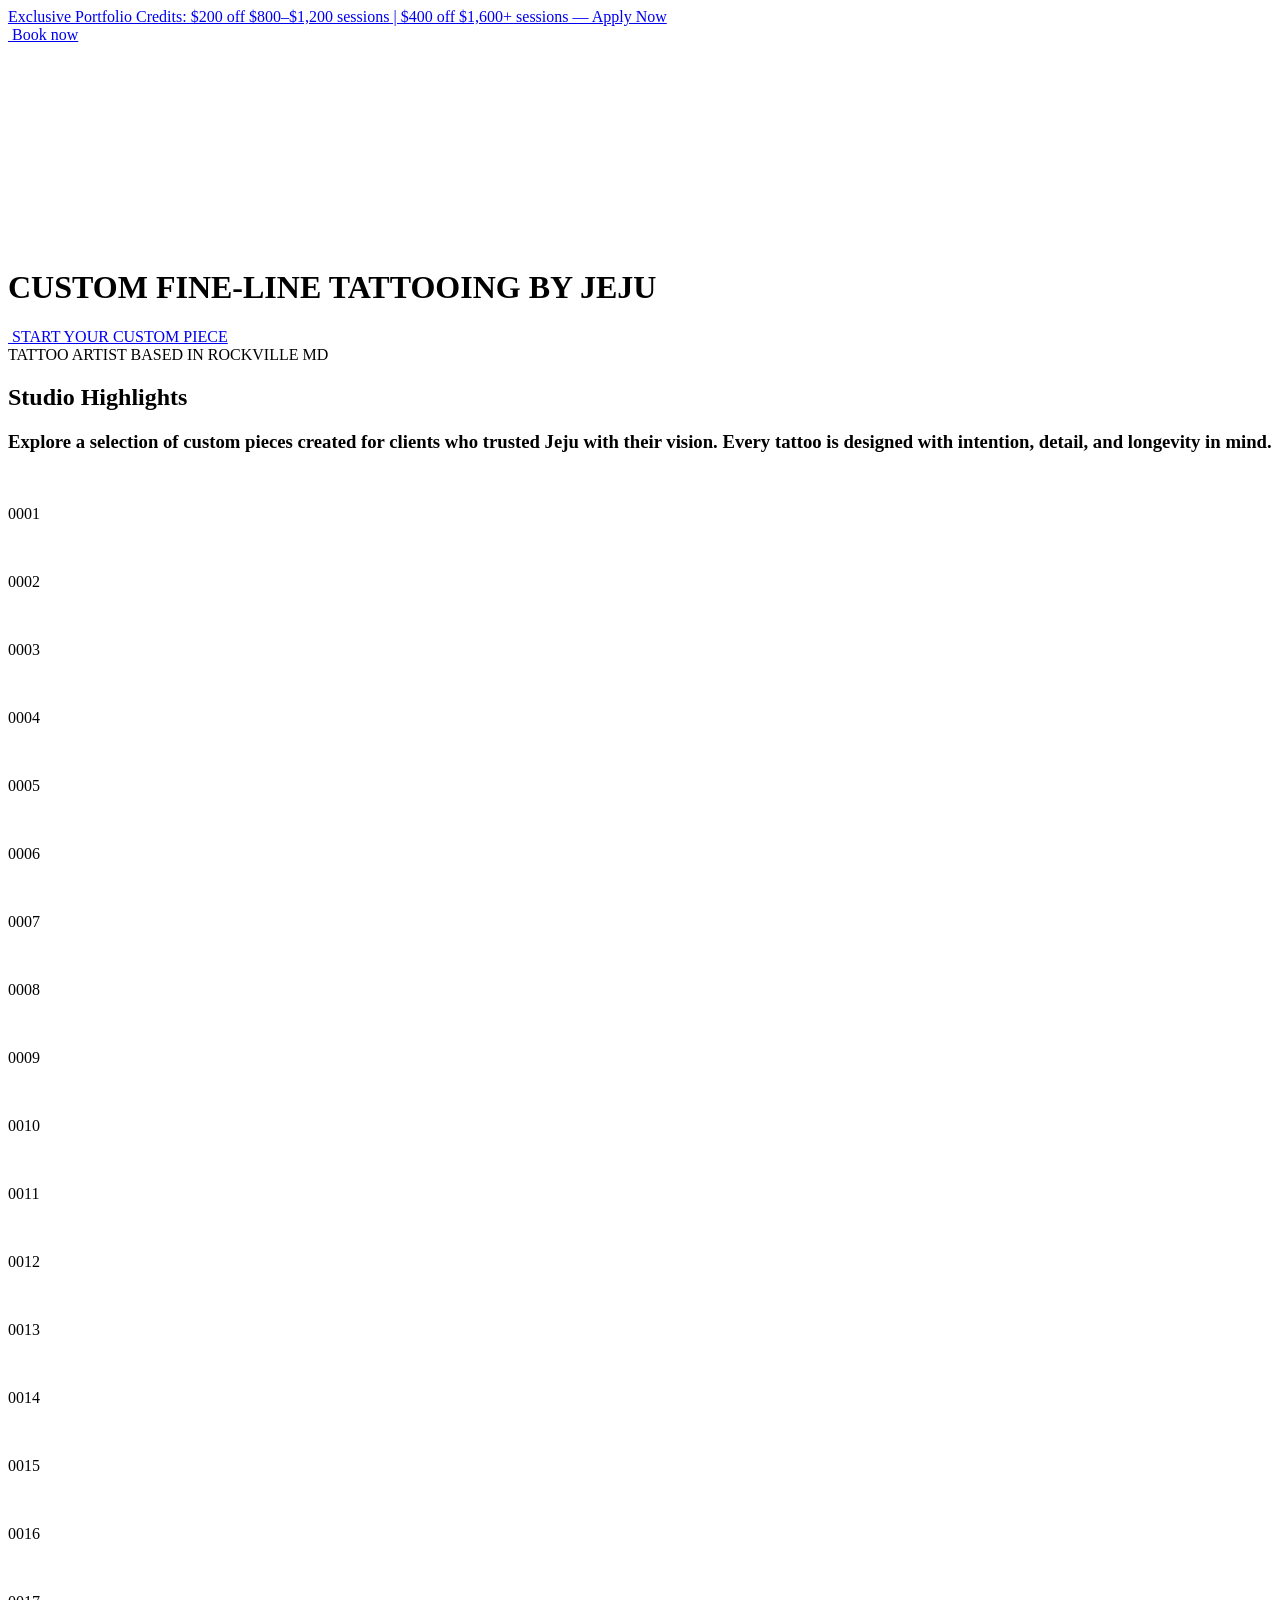
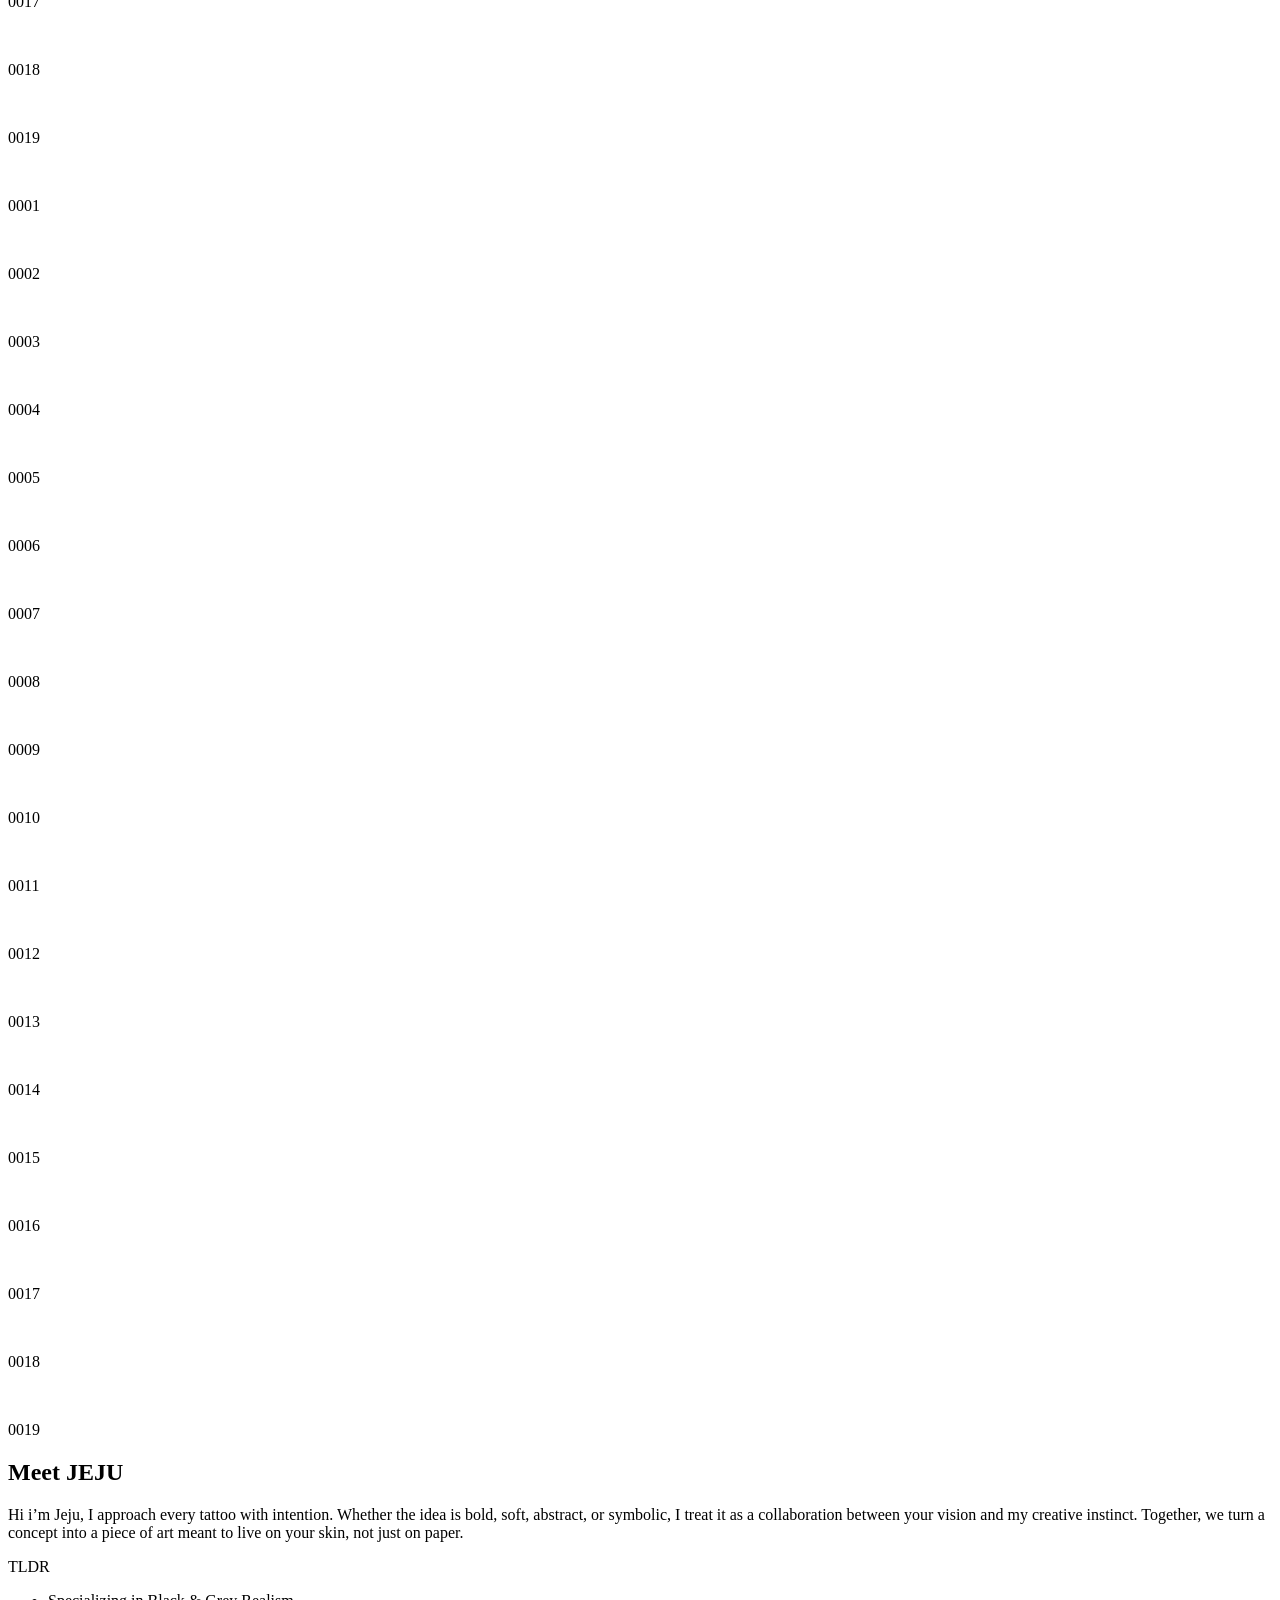
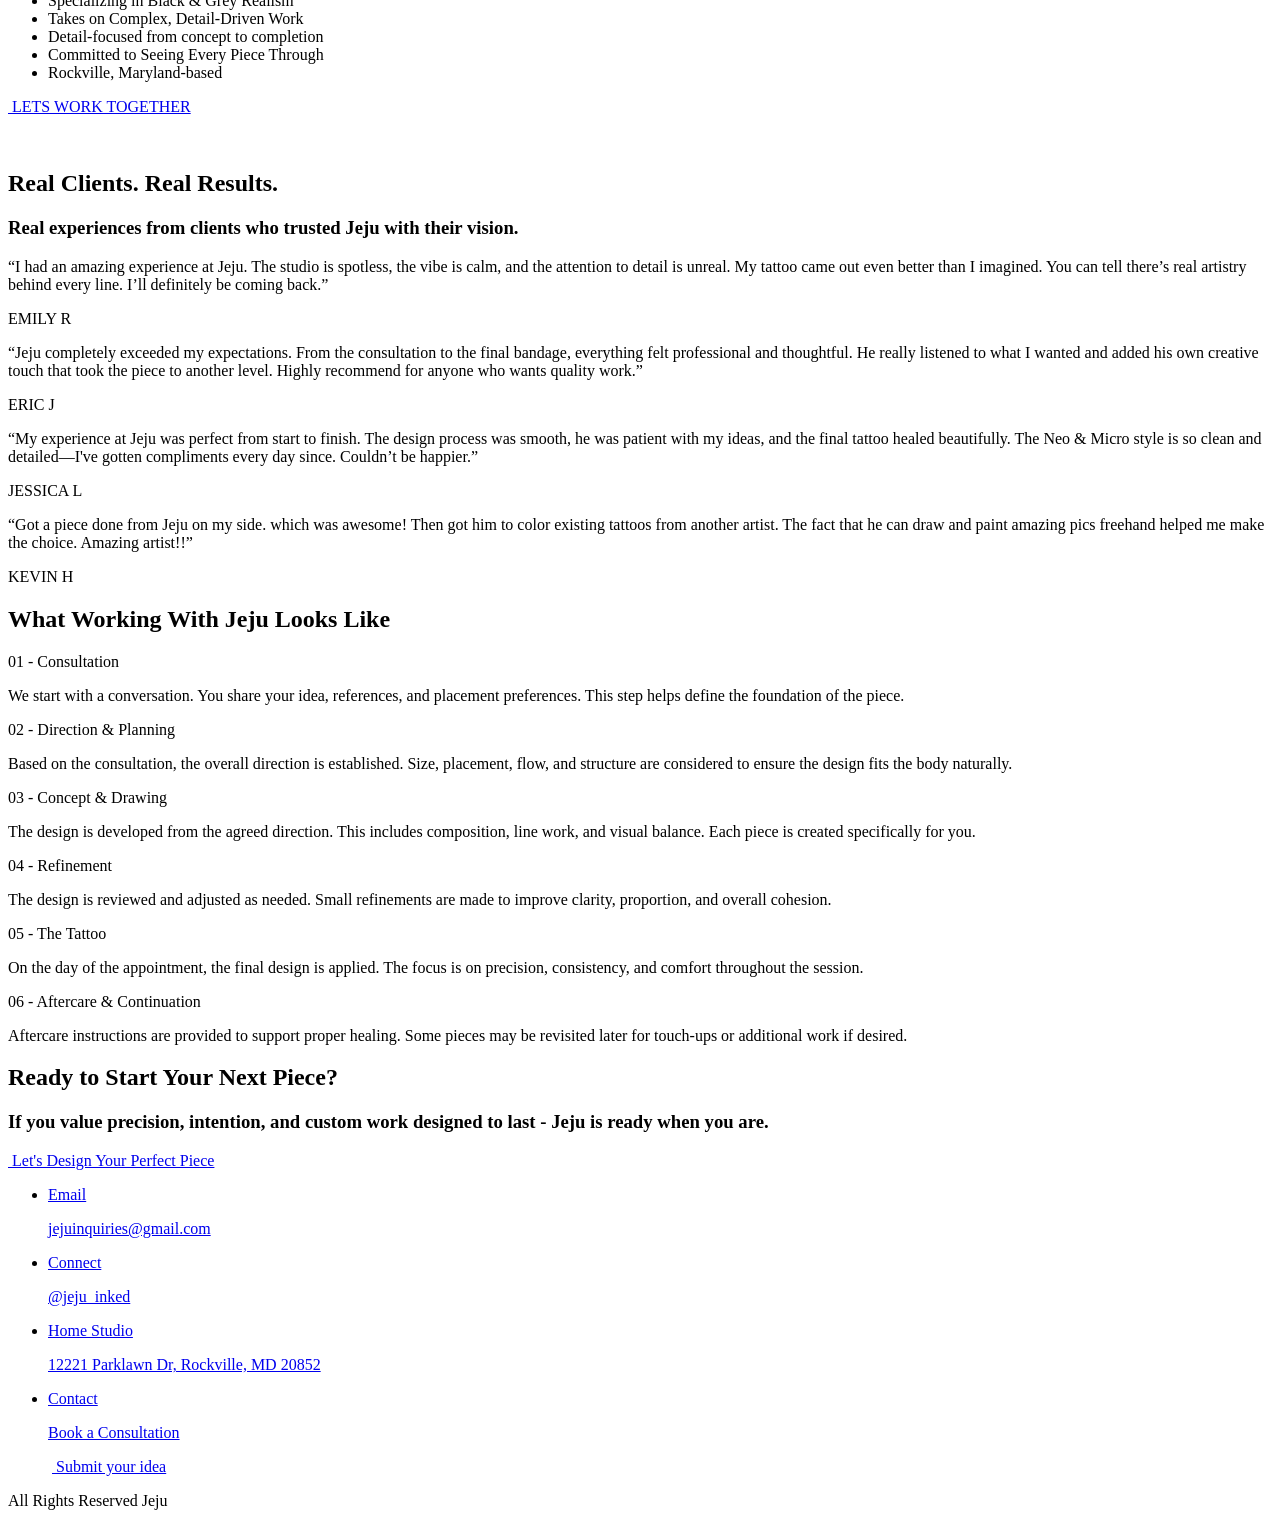
==== general-booking.html @ 357c956f "added two new files" ====
<!DOCTYPE html>
<html lang="en">
<head>
  <meta charset="UTF-8">
  <meta name="viewport" content="width=device-width, initial-scale=1.0">
  <title>Start your design | Jeju</title>
  <link rel="stylesheet" href="booking-style.css">

  <!-- Meta Pixel Code --> 
   <script> !function(f,b,e,v,n,t,s) {if(f.fbq)return;n=f.fbq=function(){n.callMethod? n.callMethod.apply(n,arguments):n.queue.push(arguments)}; if(!f._fbq)f._fbq=n;n.push=n;n.loaded=!0;n.version='2.0'; n.queue=[];t=b.createElement(e);t.async=!0; t.src=v;s=b.getElementsByTagName(e)[0]; s.parentNode.insertBefore(t,s)}(window, document,'script', 'https://connect.facebook.net/en_US/fbevents.js'); fbq('init', '817941607313634'); fbq('track', 'PageView'); </script> <noscript><img height="1" width="1" style="display:none" src="https://www.facebook.com/tr?id=817941607313634&ev=PageView&noscript=1" /></noscript> 
  <!-- End Meta Pixel Code -->

  <!-- FORM CODE -->
   <script type="text/javascript">
    (function (d, o) {
        var s = d.createElement("script"), g = "getElementsByTagName";
        s.type = "text/javascript"; s.async = true;
        s.src = "//formdesigner.pro/js/universal/init.js?v=1.0.0";
        s.onload = function () {
            if (document.readyState !== 'loading') {
                FD.init(o);
            } else document.addEventListener("DOMContentLoaded", function () {
                FD.init(o);
            });
        };
        var h=d[g]("head")[0] || d[g]("body")[0];
        h.appendChild(s);
    })(document, {
    "host": "formdesigner.pro",
    "forms": {
        "243096": {
            "popup": {
                "overlay": "rgba(25,25,25,0.9)",
                "width": "800px",
                "height": "auto"
            }
        }
    }
});
</script>
</head>
<body>
  <a href="#popup:formdesigner-243096" class="promotion">
      Exclusive Portfolio Credits: $200 off $800–$1,200 sessions | $400 off $1,600+ sessions — Apply Now
  </a>


  <nav>
    <a href="#popup:formdesigner-243096" class="book-now-btn">
      <img src="assets/plane-send.svg" alt="">
      Book now
    </a>
  </nav>

  <header class="hero-section">
    <div class="container">
      <div class="row">
        <figure class="video-container">
          <video src="assets/Jeju-video.mp4" class="artist-video" autoplay muted loop playsinline webkit-playsinline preload="auto"></video>
        </figure>

        <img src="assets/pics-1.png" alt="" class="back-pics set-1">

        <img src="assets/pics-2.png" alt="" class="back-pics set-2">
          
        <div class="text-button-container">
          <h1 class="hero-title">CUSTOM FINE-LINE <span class="orange-text">TATTOOING</span> BY <span class="orange-text">JEJU</span>
          </h1>

          <a href="#popup:formdesigner-243096" class="book-now-btn">
            <img src="assets/plane-send.svg" alt="">
            START YOUR CUSTOM PIECE
          </a>
        </div>

        <div class="hero-location">TATTOO ARTIST BASED IN ROCKVILLE MD</div>
      </div>
    </div>
  </header>

  <section id="gallery">
    <div class="container">
      <div class="row gallery-row">
        <h2 class="heading">
          Studio <span class="orange-text">Highlights</span>
        </h2>

        <h3 class="sub-heading">
          Explore a selection of custom pieces created for clients who trusted Jeju with their vision. Every tattoo is designed with intention, detail, and longevity in mind.
        </h3>

        <div class="gallery-track">
            <div class="gallery-item">
              <img src="assets/Demon-Slayer-1.webp" alt="">
              <p>0001</p>
            </div>
            
            <div class="gallery-item">
              <img src="assets/flowers-tattoo-2.webp" alt="">
              <p>0002</p>
            </div>
            
            <div class="gallery-item">
              <img src="assets/praying-hands-3.webp" alt="">
              <p>0003</p>
            </div>
            
            <div class="gallery-item">
              <img src="assets/bird-tattoo-4.webp" alt="">
              <p>0004</p>
            </div>
            
            <div class="gallery-item">
              <img src="assets/knife-tattoo-5.webp" alt="">
              <p>0005</p>
            </div>
            
            <div class="gallery-item">
              <img src="assets/text-arm-6.webp" alt="">
              <p>0006</p>
            </div>
            
            <div class="gallery-item">
              <img src="assets/spider-tattoo-7.webp" alt="">
              <p>0007</p>
            </div>  
            
            <div class="gallery-item">
              <img src="assets/tree-tattoo-8.webp" alt="">
              <p>0008</p>
            </div>  

            <div class="gallery-item">
              <img src="assets/name-tattoo-9.webp" alt="">
              <p>0009</p>
            </div>  

            <div class="gallery-item">
              <img src="assets/adam-god-10.webp" alt="">
              <p>0010</p>
            </div>  

            <div class="gallery-item">
              <img src="assets/spider-tattoo-11.webp" alt="">
              <p>0011</p>
            </div>  

            <div class="gallery-item">
              <img src="assets/lion-tattoo-12.webp" alt="">
              <p>0012</p>
            </div>  

            <div class="gallery-item">
              <img src="assets/portrait-tattoo-13.webp" alt="">
              <p>0013</p>
            </div>  
            <div class="gallery-item">
              <img src="assets/red-flowers-tattoo-14.webp" alt="">
              <p>0014</p>
            </div>  

            <div class="gallery-item">
              <img src="assets/sharks-tattoo-15.webp" alt="">
              <p>0015</p>
            </div>  

            <div class="gallery-item">
              <img src="assets/peach-tattoo-16.webp" alt="">
              <p>0016</p>
            </div>  

            <div class="gallery-item">
              <img src="assets/rose-tattoo-17.webp" alt="">
              <p>0017</p>
            </div>  

            <div class="gallery-item">
              <img src="assets/dragon-tattoo-18.webp" alt="">
              <p>0018</p>
            </div>  

            <div class="gallery-item">
              <img src="assets/people-tattoo-19.webp" alt="">
              <p>0019</p>
            </div>  
            
            <!-- DUPLICATE -->
            
            <div class="gallery-item">
              <img src="assets/Demon-Slayer-1.webp" alt="">
              <p>0001</p>
            </div>
            
            <div class="gallery-item">
              <img src="assets/flowers-tattoo-2.webp" alt="">
              <p>0002</p>
            </div>
            
            <div class="gallery-item">
              <img src="assets/praying-hands-3.webp" alt="">
              <p>0003</p>
            </div>
            
            <div class="gallery-item">
              <img src="assets/bird-tattoo-4.webp" alt="">
              <p>0004</p>
            </div>
            
            <div class="gallery-item">
              <img src="assets/knife-tattoo-5.webp" alt="">
              <p>0005</p>
            </div>
            
            <div class="gallery-item">
              <img src="assets/text-arm-6.webp" alt="">
              <p>0006</p>
            </div>
            
            <div class="gallery-item">
              <img src="assets/spider-tattoo-7.webp" alt="">
              <p>0007</p>
            </div>  
            
            <div class="gallery-item">
              <img src="assets/tree-tattoo-8.webp" alt="">
              <p>0008</p>
            </div>  

            <div class="gallery-item">
              <img src="assets/name-tattoo-9.webp" alt="">
              <p>0009</p>
            </div>  

            <div class="gallery-item">
              <img src="assets/adam-god-10.webp" alt="">
              <p>0010</p>
            </div>  

            <div class="gallery-item">
              <img src="assets/spider-tattoo-11.webp" alt="">
              <p>0011</p>
            </div>  

            <div class="gallery-item">
              <img src="assets/lion-tattoo-12.webp" alt="">
              <p>0012</p>
            </div>  

            <div class="gallery-item">
              <img src="assets/portrait-tattoo-13.webp" alt="">
              <p>0013</p>
            </div>  
            <div class="gallery-item">
              <img src="assets/red-flowers-tattoo-14.webp" alt="">
              <p>0014</p>
            </div>  

            <div class="gallery-item">
              <img src="assets/sharks-tattoo-15.webp" alt="">
              <p>0015</p>
            </div>  

            <div class="gallery-item">
              <img src="assets/peach-tattoo-16.webp" alt="">
              <p>0016</p>
            </div>  

            <div class="gallery-item">
              <img src="assets/rose-tattoo-17.webp" alt="">
              <p>0017</p>
            </div>  

            <div class="gallery-item">
              <img src="assets/dragon-tattoo-18.webp" alt="">
              <p>0018</p>
            </div>  

            <div class="gallery-item">
              <img src="assets/people-tattoo-19.webp" alt="">
              <p>0019</p>
            </div>

          </div> 
    </div>
  </section>

  <section id="jeju">
    <div class="container">
      <div class="row jeju-info-row">

        <div class="jeju-info-container">
          <h2 class="heading-alt">Meet <span class="orange-text">JEJU</span>
          </h2>

          <p class="jeju-bio">
            Hi i’m Jeju, I approach every tattoo with intention. Whether the idea is bold, soft, abstract, or symbolic, I treat it as a collaboration between your vision and my creative instinct. Together, we turn a concept into a piece of art meant to live on your skin, not just on paper.
          </p>

          <p class="info-text">TLDR</p>

          <ul class="jeju-offer-list">
            <li class="jeju-offer">Specializing in <span class="orange-text">Black & Grey Realism</span></li>
            <li class="jeju-offer">Takes on <span class="orange-text">Complex</span>, <span class="orange-text">Detail-Driven Work</span></li>
            <li class="jeju-offer"><span class="orange-text">Detail-focused</span> from concept to completion</li>
            <li class="jeju-offer"><span class="orange-text">Committed</span> to Seeing Every Piece Through</li>
            <li class="jeju-offer"><span class="orange-text">Rockville</span>, Maryland-based</li>
          </ul>

          <a href="#popup:formdesigner-243096" class="book-now-btn">
            <img src="assets/plane-send.svg" alt="">
            LETS WORK TOGETHER
          </a>
        </div>

        <figure class="jeju-img-container">
          <img src="assets/Jeju-funnel.webp" alt="" class="jeju-img">
        </figure>
      </div>
    </div>
  </section>

  <section id="reviews">
    <div class="container">
      <div class="row client-row">
        <h2 class="heading text-white">Real <span class="orange-text">Clients.</span> Real <span class="orange-text">Results.</span></h2>

        <h3 class="sub-heading text-white">
          Real experiences from clients who trusted Jeju with their vision.
        </h3>

        <div class="testimonial-container">
          <div class="quote-box">
            <p class="quote">
              “I had an amazing experience at Jeju. The studio is spotless, the vibe is calm, and the attention to detail is unreal. My tattoo came out even better than I imagined. You can tell there’s real artistry behind every line. I’ll definitely be coming back.”
            </p>

            <p class="orange-text">EMILY R</p>
          </div>

          <div class="quote-box">
            <p class="quote">
              “Jeju completely exceeded my expectations. From the consultation to the final bandage, everything felt professional and thoughtful. He really listened to what I wanted and added his own creative touch that took the piece to another level. Highly recommend for anyone who wants quality work.”
            </p>

            <p class="orange-text">ERIC J</p>
          </div>

          <div class="quote-box">
            <p class="quote">
              “My experience at Jeju was perfect from start to finish. The design process was smooth, he was patient with my ideas, and the final tattoo healed beautifully. The Neo & Micro style is so clean and detailed—I've gotten compliments every day since. Couldn’t be happier.”
            </p>

            <p class="orange-text">JESSICA L</p>
          </div>

          <div class="quote-box">
            <p class="quote">
              “Got a piece done from Jeju on my side. which was awesome! Then got him to color existing tattoos from another artist. The fact that he can draw and paint amazing pics freehand helped me make the choice. Amazing artist!!”
            </p>

            <p class="orange-text">KEVIN H</p>
          </div>
        </div>
    </div>
  </section>

  <section id="working-jeju">
    <div class="container">
      <div class="row">
        <h2 class="heading">
          What Working With <span class="orange-text">Jeju</span> Looks Like
        </h2>

        <div class="step-by-step-container">
          <div class="step-box">
            <p class="step-name">01 - Consultation</p>

            <p class="step-info">We start with a conversation. You share your idea, references, and placement preferences. This step helps define the foundation of the piece.</p>
          </div>

          <div class="step-box">
            <p class="step-name">02 - Direction & Planning</p>

            <p class="step-info">Based on the consultation, the overall direction is established. Size, placement, flow, and structure are considered to ensure the design fits the body naturally.</p>
          </div>

          <div class="step-box">
            <p class="step-name">03 - Concept & Drawing</p>

            <p class="step-info">The design is developed from the agreed direction. This includes composition, line work, and visual balance. Each piece is created specifically for you.</p>
          </div>

          <div class="step-box">
            <p class="step-name">04 - Refinement</p>

            <p class="step-info">The design is reviewed and adjusted as needed. Small refinements are made to improve clarity, proportion, and overall cohesion.</p>
          </div>

          <div class="step-box">
            <p class="step-name">05 - The Tattoo</p>

            <p class="step-info">On the day of the appointment, the final design is applied. The focus is on precision, consistency, and comfort throughout the session.</p>
          </div>

          <div class="step-box">
            <p class="step-name">06 - Aftercare & Continuation</p>

            <p class="step-info">Aftercare instructions are provided to support proper healing. Some pieces may be revisited later for touch-ups or additional work if desired.</p>
          </div>
        </div>
      </div>
    </div>
  </section>

  <footer>
    <div class="footer-container">
      <div class="row">
  
        <div class="heading-container">
          <h2 class="heading">Ready to Start Your Next Piece?</h2>
          <h3 class="sub-heading">If you value precision, intention, and custom work designed to last - Jeju is ready when you are.</h3>

          <a href="#popup:formdesigner-243096" class="book-now-btn">
            <img src="assets/plane-send.svg" alt="">
            Let's Design Your Perfect Piece
          </a>
        </div>

        <div class="contact-container">
          <ul class="contact-list">
            <li class="contact-list-link">
              <a href="mailto:jejuinquiries@gmail.com" class="contact-link">
                <p class="contact-name">Email</p>
                <p class="contact-info">jejuinquiries@gmail.com</p>
              </a>
            </li>

            <li class="contact-list-link">
              <a href="https://www.instagram.com/jeju_inked/" class="contact-link">
                <p class="contact-name">Connect</p>
                <p class="contact-info">@jeju_inked</p>
              </a>
            </li>
            <li class="contact-list-link">
              <a href="https://www.google.com/maps/place/Achilles+Art+Studio/@39.0578853,-77.1123156,17z/data=!3m2!4b1!5s0x89b7cc2cca29da15:0x4e1ac3fbfaafab45!4m6!3m5!1s0x89b7cfb0c18a35d3:0x9d41ee1d11d2646b!8m2!3d39.0578853!4d-77.1097407!16s%2Fg%2F11s84_k_t_?entry=ttu&g_ep=EgoyMDI2MDMwMS4xIKXMDSoASAFQAw%3D%3D" class="contact-link">
                <p class="contact-name">Home Studio</p>
                <p class="contact-info">12221 Parklawn Dr, Rockville, MD 20852</p>
              </a>
            </li>

             <li class="contact-list-link">
              <a href="#popup:formdesigner-243096" class="contact-link">
                <p class="contact-name">Contact</p>
                <p class="contact-info">Book a Consultation</p>
              </a>
            </li>
          </ul>

          <figure class="threed-jeju-container">
            <img src="assets/3d-jeju.webp" alt="" class="threed-jeju">

            <a href="#popup:formdesigner-243096" class="book-now-btn footer-btn">
            <img src="assets/plane-send.svg" alt="">
            Submit your idea
          </a>
          </figure>

          <p class="copyright">All Rights Reserved Jeju</p>
        </div>

      </div>
    </div>
  </footer>

</body>
</html>
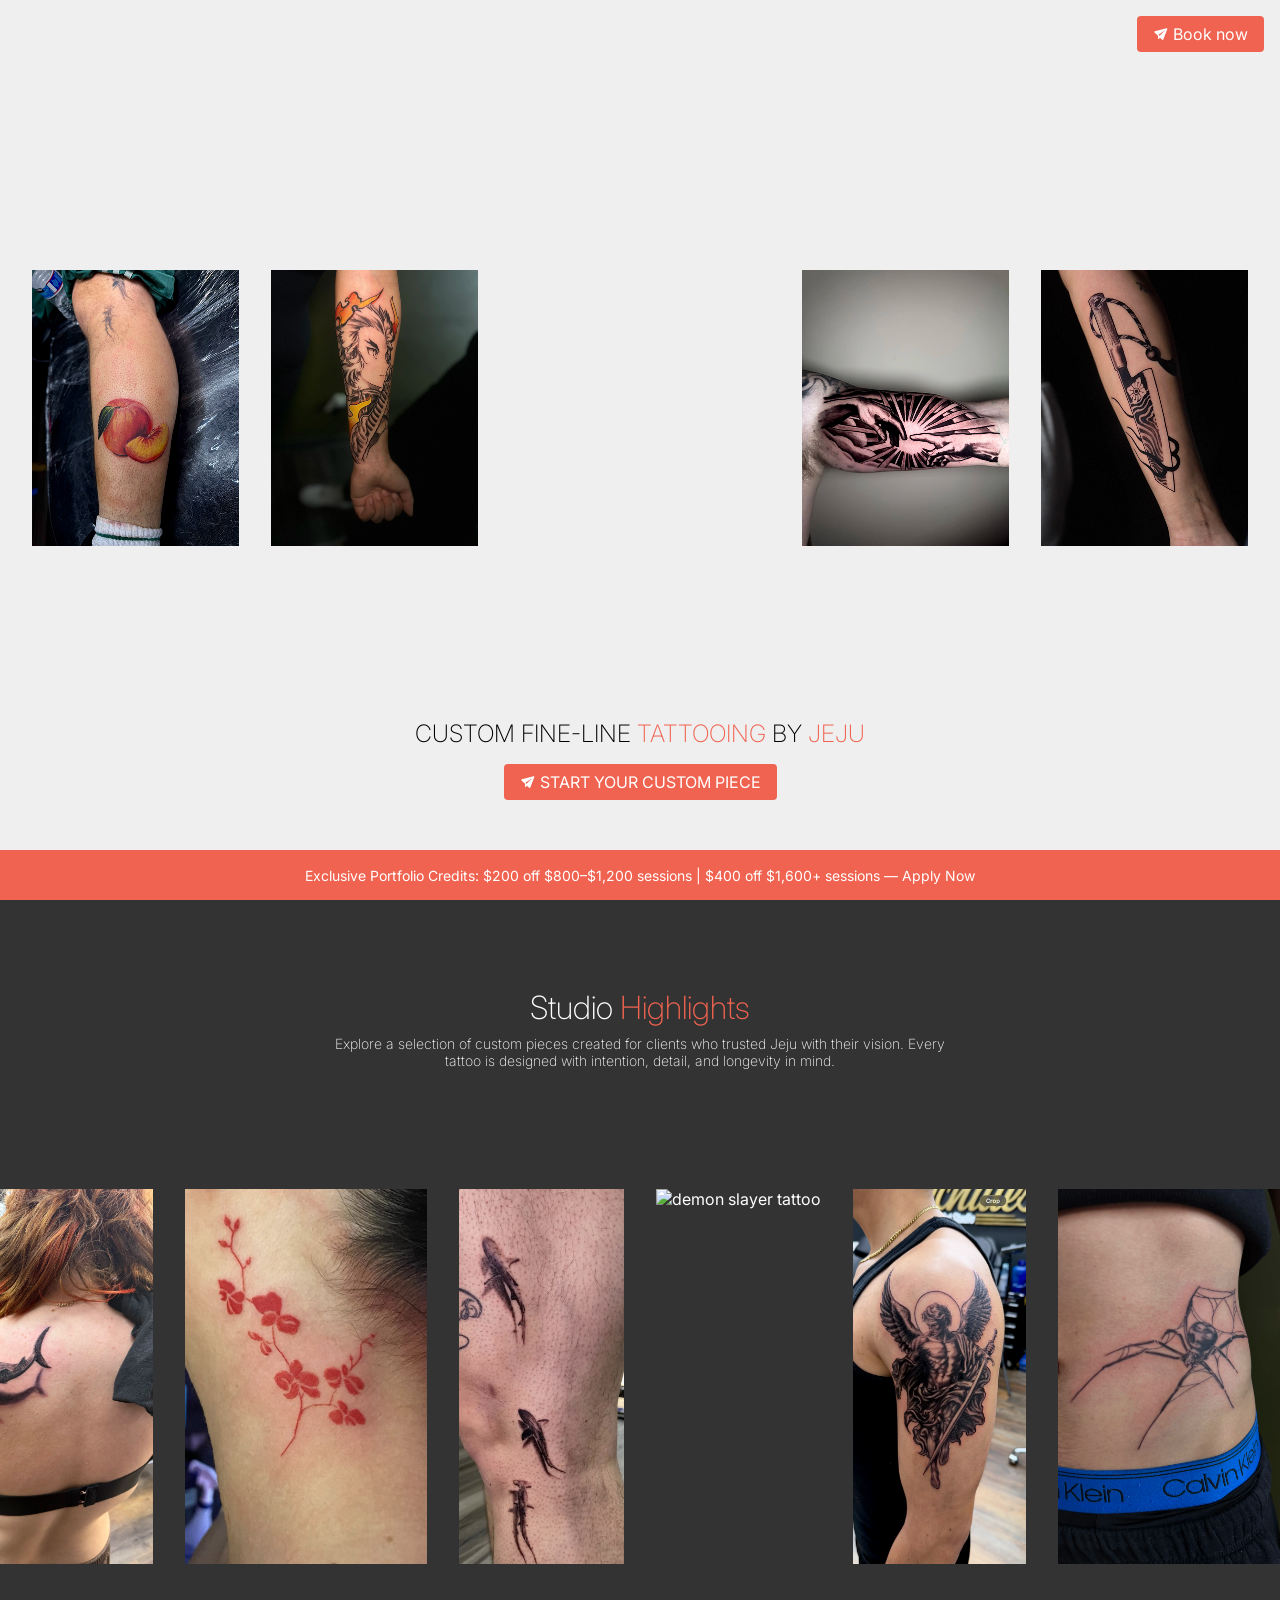
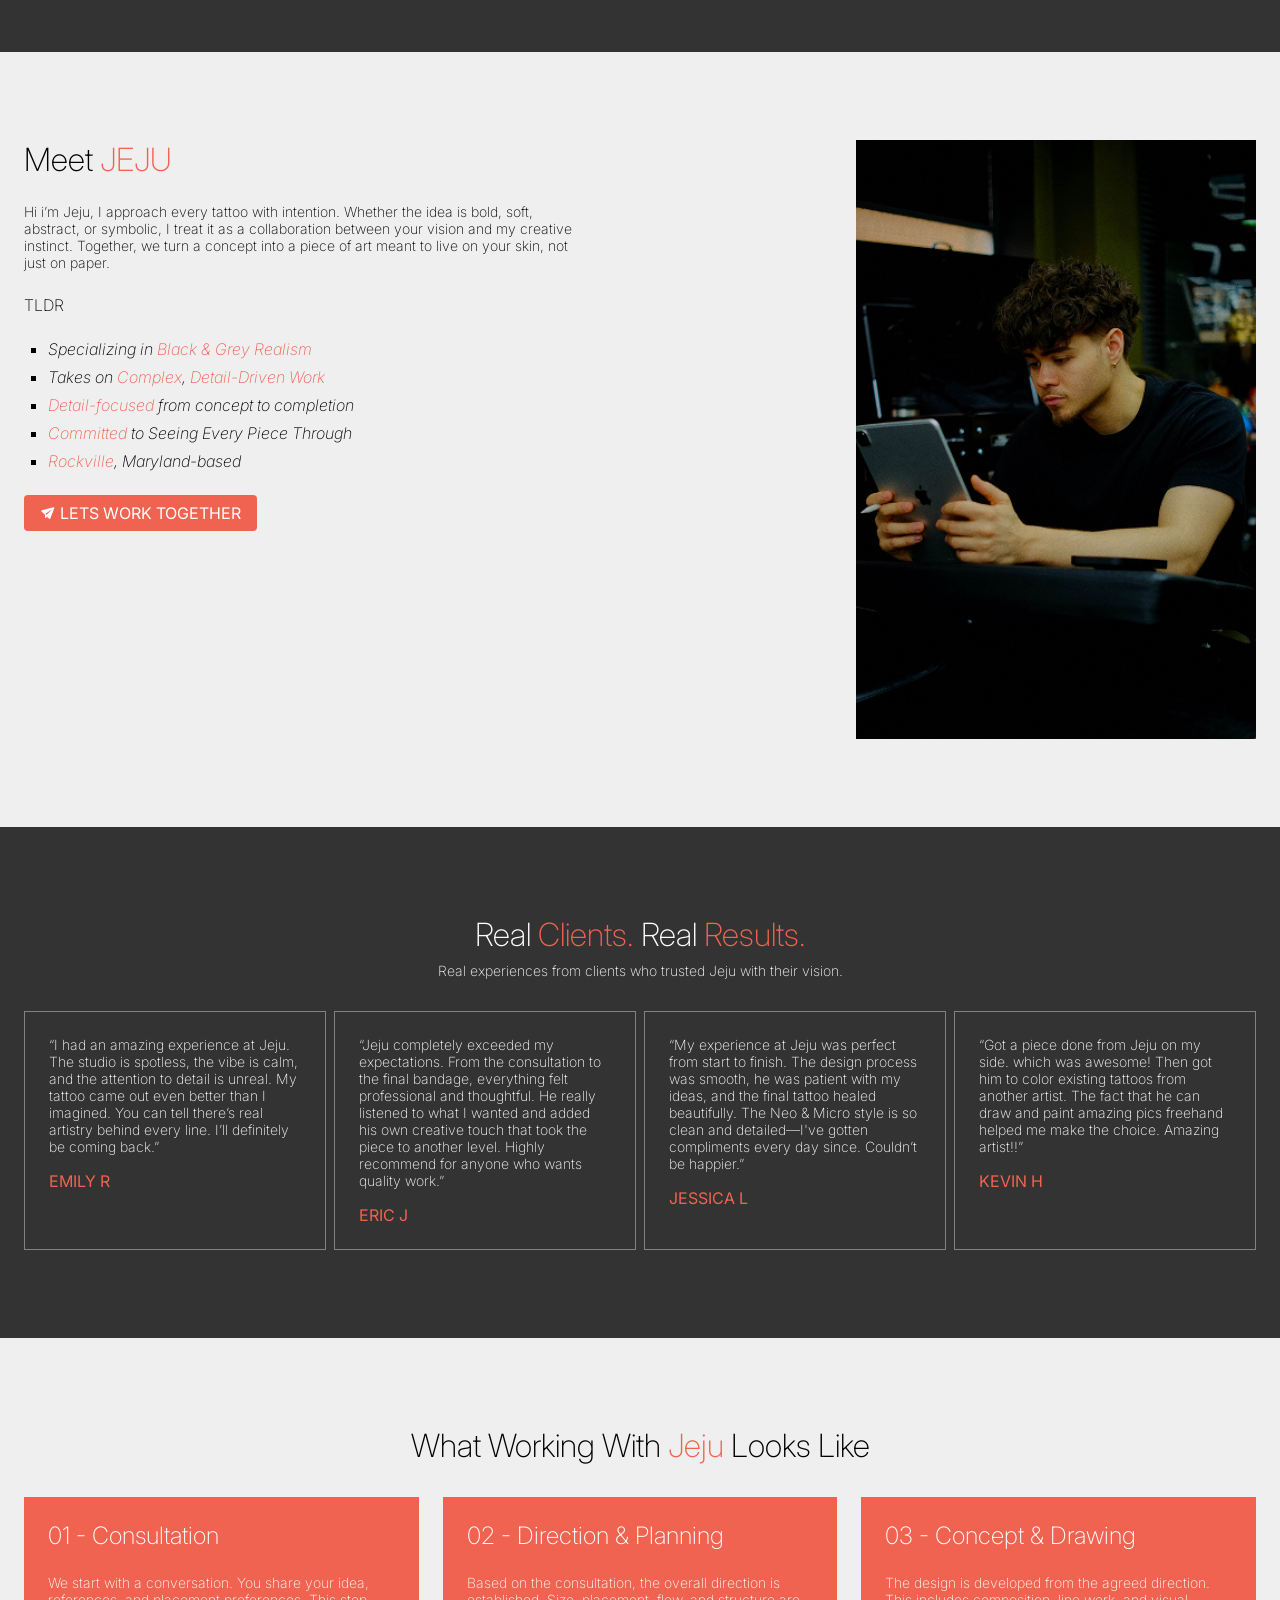
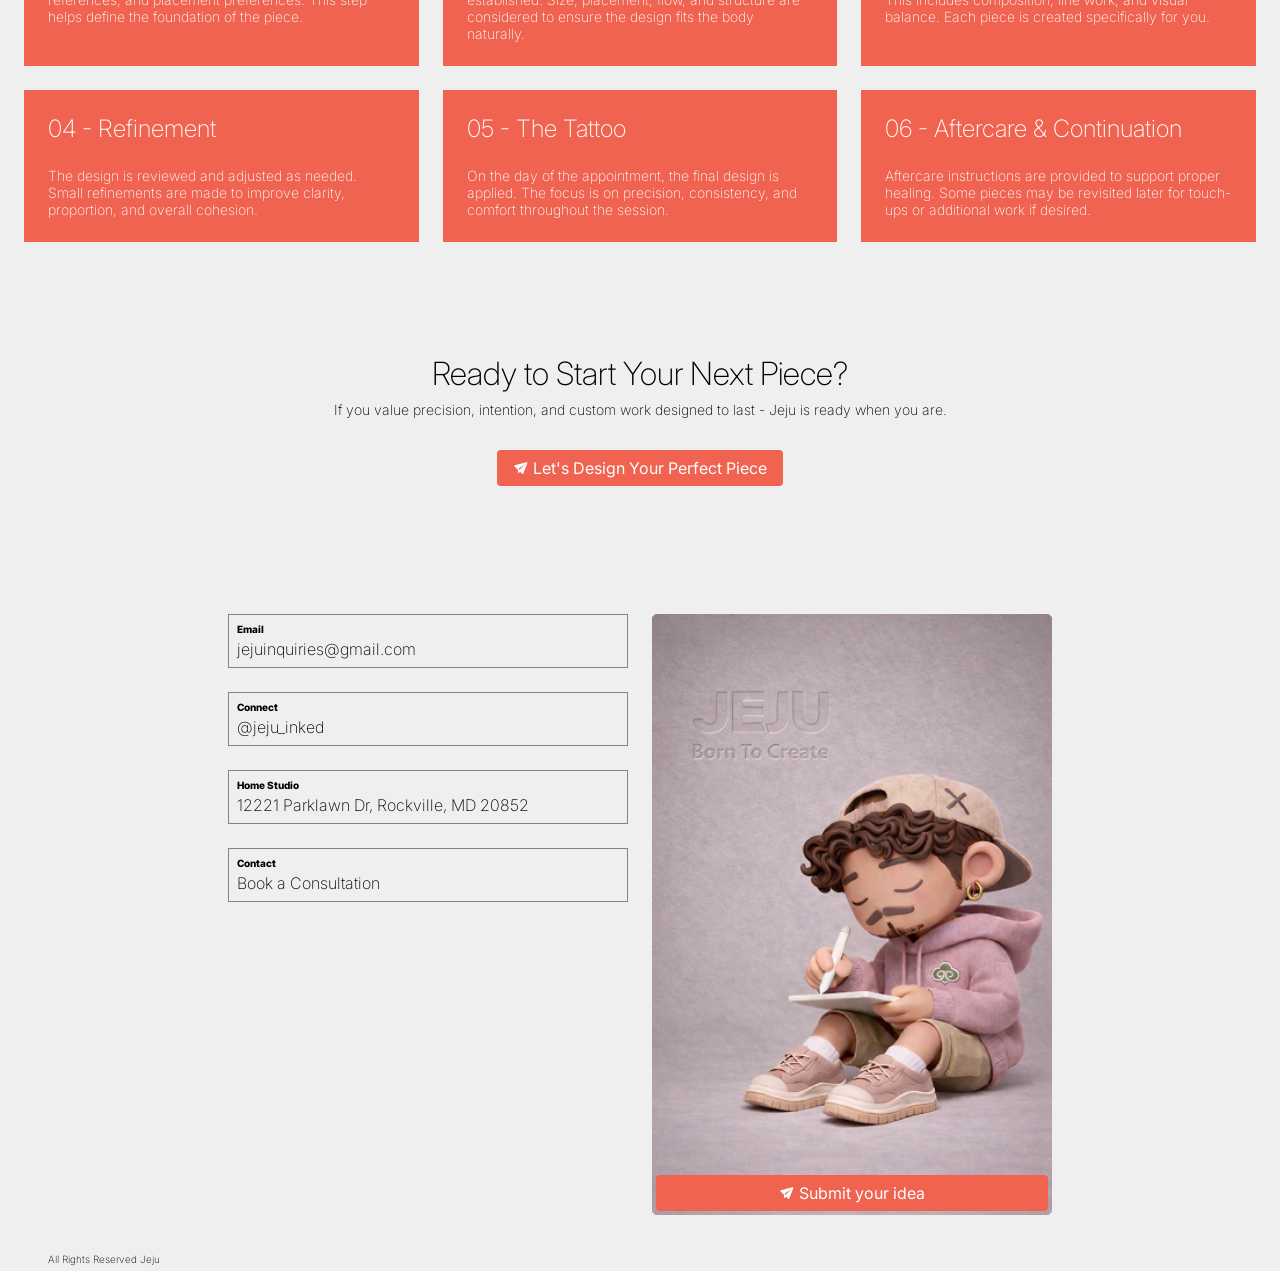
==== commit f7e3596f: "added pics" ====
--- a/general-booking.html
+++ b/general-booking.html
@@ -91,195 +91,84 @@
 
         <div class="gallery-track">
             <div class="gallery-item">
-              <img src="assets/Demon-Slayer-1.webp" alt="">
-              <p>0001</p>
-            </div>
-            
-            <div class="gallery-item">
-              <img src="assets/flowers-tattoo-2.webp" alt="">
-              <p>0002</p>
-            </div>
-            
-            <div class="gallery-item">
-              <img src="assets/praying-hands-3.webp" alt="">
-              <p>0003</p>
-            </div>
-            
-            <div class="gallery-item">
-              <img src="assets/bird-tattoo-4.webp" alt="">
-              <p>0004</p>
-            </div>
-            
-            <div class="gallery-item">
-              <img src="assets/knife-tattoo-5.webp" alt="">
-              <p>0005</p>
-            </div>
-            
-            <div class="gallery-item">
-              <img src="assets/text-arm-6.webp" alt="">
-              <p>0006</p>
-            </div>
-            
-            <div class="gallery-item">
-              <img src="assets/spider-tattoo-7.webp" alt="">
-              <p>0007</p>
-            </div>  
-            
-            <div class="gallery-item">
-              <img src="assets/tree-tattoo-8.webp" alt="">
-              <p>0008</p>
-            </div>  
-
-            <div class="gallery-item">
-              <img src="assets/name-tattoo-9.webp" alt="">
-              <p>0009</p>
-            </div>  
-
-            <div class="gallery-item">
-              <img src="assets/adam-god-10.webp" alt="">
-              <p>0010</p>
-            </div>  
-
-            <div class="gallery-item">
-              <img src="assets/spider-tattoo-11.webp" alt="">
-              <p>0011</p>
-            </div>  
-
-            <div class="gallery-item">
-              <img src="assets/lion-tattoo-12.webp" alt="">
-              <p>0012</p>
-            </div>  
-
-            <div class="gallery-item">
-              <img src="assets/portrait-tattoo-13.webp" alt="">
-              <p>0013</p>
-            </div>  
-            <div class="gallery-item">
-              <img src="assets/red-flowers-tattoo-14.webp" alt="">
-              <p>0014</p>
-            </div>  
-
-            <div class="gallery-item">
-              <img src="assets/sharks-tattoo-15.webp" alt="">
-              <p>0015</p>
-            </div>  
-
-            <div class="gallery-item">
-              <img src="assets/peach-tattoo-16.webp" alt="">
-              <p>0016</p>
-            </div>  
-
-            <div class="gallery-item">
-              <img src="assets/rose-tattoo-17.webp" alt="">
-              <p>0017</p>
-            </div>  
-
-            <div class="gallery-item">
-              <img src="assets/dragon-tattoo-18.webp" alt="">
-              <p>0018</p>
-            </div>  
-
-            <div class="gallery-item">
-              <img src="assets/people-tattoo-19.webp" alt="">
-              <p>0019</p>
-            </div>  
-            
+              <img src="assets/demon-Slayer.webp" alt="demon slayer tattoo">
+            </div>
+
+            <div class="gallery-item">
+              <img src="assets/angel.webp" alt="angel tattoo">
+            </div>
+
+            <div class="gallery-item">
+              <img src="assets/spider-tattoo.webp" alt="Spider tattoo">
+            </div>
+
+            <div class="gallery-item">
+              <img src="assets/baterang.webp" alt="Batman baterang with joker laugh tattoo">
+            </div>
+
+            <div class="gallery-item">
+              <img src="assets/bird-tattoo.webp" alt="bird tattoo">
+            </div>
+
+            <div class="gallery-item">
+              <img src="assets/peach-tattoo.webp" alt="color realism peach tattoo">
+            </div>
+
+            <div class="gallery-item">
+              <img src="assets/portrait.webp" alt="portrait tattoo">
+            </div>
+
+            <div class="gallery-item">
+              <img src="assets/whale-shark.webp" alt="Whale shark tattoo">
+            </div>
+
+            <div class="gallery-item">
+              <img src="assets/red-flowers-tattoo.webp" alt="red flower tattoo">
+            </div>
+
+            <div class="gallery-item">
+              <img src="assets/sharks-tattoo.webp" alt="sharks tattoo">
+            </div>
             <!-- DUPLICATE -->
-            
-            <div class="gallery-item">
-              <img src="assets/Demon-Slayer-1.webp" alt="">
-              <p>0001</p>
-            </div>
-            
-            <div class="gallery-item">
-              <img src="assets/flowers-tattoo-2.webp" alt="">
-              <p>0002</p>
-            </div>
-            
-            <div class="gallery-item">
-              <img src="assets/praying-hands-3.webp" alt="">
-              <p>0003</p>
-            </div>
-            
-            <div class="gallery-item">
-              <img src="assets/bird-tattoo-4.webp" alt="">
-              <p>0004</p>
-            </div>
-            
-            <div class="gallery-item">
-              <img src="assets/knife-tattoo-5.webp" alt="">
-              <p>0005</p>
-            </div>
-            
-            <div class="gallery-item">
-              <img src="assets/text-arm-6.webp" alt="">
-              <p>0006</p>
-            </div>
-            
-            <div class="gallery-item">
-              <img src="assets/spider-tattoo-7.webp" alt="">
-              <p>0007</p>
-            </div>  
-            
-            <div class="gallery-item">
-              <img src="assets/tree-tattoo-8.webp" alt="">
-              <p>0008</p>
-            </div>  
-
-            <div class="gallery-item">
-              <img src="assets/name-tattoo-9.webp" alt="">
-              <p>0009</p>
-            </div>  
-
-            <div class="gallery-item">
-              <img src="assets/adam-god-10.webp" alt="">
-              <p>0010</p>
-            </div>  
-
-            <div class="gallery-item">
-              <img src="assets/spider-tattoo-11.webp" alt="">
-              <p>0011</p>
-            </div>  
-
-            <div class="gallery-item">
-              <img src="assets/lion-tattoo-12.webp" alt="">
-              <p>0012</p>
-            </div>  
-
-            <div class="gallery-item">
-              <img src="assets/portrait-tattoo-13.webp" alt="">
-              <p>0013</p>
-            </div>  
-            <div class="gallery-item">
-              <img src="assets/red-flowers-tattoo-14.webp" alt="">
-              <p>0014</p>
-            </div>  
-
-            <div class="gallery-item">
-              <img src="assets/sharks-tattoo-15.webp" alt="">
-              <p>0015</p>
-            </div>  
-
-            <div class="gallery-item">
-              <img src="assets/peach-tattoo-16.webp" alt="">
-              <p>0016</p>
-            </div>  
-
-            <div class="gallery-item">
-              <img src="assets/rose-tattoo-17.webp" alt="">
-              <p>0017</p>
-            </div>  
-
-            <div class="gallery-item">
-              <img src="assets/dragon-tattoo-18.webp" alt="">
-              <p>0018</p>
-            </div>  
-
-            <div class="gallery-item">
-              <img src="assets/people-tattoo-19.webp" alt="">
-              <p>0019</p>
-            </div>
-
+            <div class="gallery-item">
+              <img src="assets/demon-Slayer.webp" alt="demon slayer tattoo">
+            </div>
+
+            <div class="gallery-item">
+              <img src="assets/angel.webp" alt="angel tattoo">
+            </div>
+
+            <div class="gallery-item">
+              <img src="assets/spider-tattoo.webp" alt="Spider tattoo">
+            </div>
+
+            <div class="gallery-item">
+              <img src="assets/baterang.webp" alt="Batman baterang with joker laugh tattoo">
+            </div>
+
+            <div class="gallery-item">
+              <img src="assets/bird-tattoo.webp" alt="bird tattoo">
+            </div>
+
+            <div class="gallery-item">
+              <img src="assets/peach-tattoo.webp" alt="color realism peach tattoo">
+            </div>
+
+            <div class="gallery-item">
+              <img src="assets/portrait.webp" alt="portrait tattoo">
+            </div>
+
+            <div class="gallery-item">
+              <img src="assets/whale-shark.webp" alt="Whale shark tattoo">
+            </div>
+
+            <div class="gallery-item">
+              <img src="assets/red-flowers-tattoo.webp" alt="red flower tattoo">
+            </div>
+
+            <div class="gallery-item">
+              <img src="assets/sharks-tattoo.webp" alt="sharks tattoo">
+            </div>
           </div> 
     </div>
   </section>
--- a/booking-style.css
+++ b/booking-style.css
@@ -0,0 +1,505 @@
+@import url('https://fonts.googleapis.com/css2?family=Inter:ital,opsz,wght@0,14..32,100..900;1,14..32,100..900&display=swap');
+
+* {
+  padding: 0;
+  margin: 0;
+  box-sizing: border-box;
+  font-family: "Inter", sans-serif;
+  scroll-behavior: smooth;
+}
+
+:root {
+  --backgroundColor: #EFEFEF;
+  --accentColor: #F06350;
+}
+
+body {
+  background-color: var(--backgroundColor);
+}
+
+nav {
+  position: fixed;
+  top: 16px;
+  left: 0;
+  right: 0;
+  padding: 0 16px;
+  display: flex;
+  justify-content: flex-end;
+  z-index: 101;
+}
+
+a {
+  text-decoration: none;
+}
+
+.text-white {
+  color: #fff;
+}
+
+.heading {
+  text-align: center;
+  font-weight: 200;
+  font-size: 32px;
+}
+
+.heading-alt {
+  text-align: start;
+  font-weight: 200;
+  font-size: 32px;
+}
+
+.sub-heading {
+  font-weight: 200;
+  text-align: center;
+  width: 50%;
+  font-size: 14px;
+  margin-top: 8px;
+}
+
+.sub-heading-alt {
+  font-size: 14px;
+  width: 600px;
+  font-weight: 200;
+  text-align: start;
+  margin-top: 8px;
+}
+
+.orange-text {
+  color: var(--accentColor);
+}
+
+.container {
+  padding: 4rem 0;
+}
+
+.row {
+  max-width: 1500px;
+  margin: 0 auto;
+  padding: 24px;
+}
+
+.book-now-btn {
+  color: #fff;
+  background-color: var(--accentColor);
+  padding: 8px 16px;
+  border-radius: 4px;
+  display: flex;
+  gap: 4px;
+  align-items: center;
+}
+
+/* HERO SECTION */
+.hero-section {
+  position: relative;
+  height: 100vh;
+}
+
+.video-container {
+  position: absolute;
+  width: 400px;
+  height: 500px;
+  top: 10%;
+  left: 50%;
+  transform: translateX(-50%);
+  overflow: hidden;
+  z-index: 100;
+}
+
+.artist-video {
+  width: 100%;
+}
+
+.back-pics {
+  position: absolute;
+  top: 30%;
+  z-index: 1;
+}
+
+.set-1 {
+  left: 32px;
+}
+
+.set-2 {
+  right: 32px;
+}
+
+.hero-title {
+  font-size: 24px;
+  font-weight: 200;
+}
+
+.text-button-container {
+  position: absolute;
+  bottom: 100px;
+  left: 24px;
+  right: 24px;
+  text-align: center;
+
+  display: flex;
+  flex-direction: column;
+  align-items: center;
+  gap: 16px;
+}
+
+.hero-location {
+  position: absolute;
+  right: 24px;
+  font-size: 10px;
+  font-weight: 400;
+  width: 150px;
+  bottom: 24px;
+}
+
+
+/* GALLERY */
+.gallery-row {
+  display: flex;
+  flex-direction: column;
+  align-items: center;
+}
+
+#gallery {
+  background-color: #333333;
+  overflow: hidden;
+  color: #fff;
+}
+
+
+/* gallery track */
+.gallery-track {
+  margin-top: 120px;
+  display: flex;
+  gap: 32px;
+  width: max-content;
+  animation: scroll 30s linear infinite;
+}
+
+.gallery-item {
+  flex: 0 0 auto;
+  text-align: left;
+}
+
+.gallery-item img {
+  height: 375px; /* Adjust image size */
+  object-fit: cover;
+  width: auto;
+  display: block;
+}
+
+/* Title styling below image */
+.gallery-item p {
+  margin-top: 8px;
+  font-size: 8px;
+  letter-spacing: 0.5px;
+  color: #fff;
+}
+
+/* Auto scroll animation */
+@keyframes scroll {
+  from {
+    transform: translateX(0);
+  }
+  to {
+    transform: translateX(calc(-50% - 8px));
+  }
+}
+
+/* JEJU */
+.jeju-info-row {
+  display: flex;
+  justify-content: space-between;
+  gap: 24px;
+}
+
+.jeju-bio {
+  font-weight: 200;
+  font-size: 14px;
+}
+
+.jeju-info-container {
+  width: 45%;
+  display: flex;
+  flex-direction: column;
+  align-items: flex-start;
+  gap: 24px;
+}
+
+.info-text {
+  font-weight: 200;
+}
+
+.jeju-offer-list {
+  margin: 0 0 0 24px;
+  display: flex;
+  flex-direction: column;
+  gap: 8px;
+  font-weight: 200;
+  font-style: italic;
+  list-style: square;
+}
+
+.jeju-img-container {
+  width: 400px;
+}
+
+.jeju-img {
+  width: 100%;
+  display: block;
+}
+
+
+/* REVIEWS */
+#reviews {
+  background-color: #333333;
+}
+
+.client-row {
+  display: flex;
+  flex-direction: column;
+  align-items: center;
+}
+
+.testimonial-container {
+  margin-top: 32px;
+  display: grid;
+  grid-template-columns: repeat(4, 1fr);
+  gap: 8px;
+}
+
+.quote-box {
+  border: .5px solid #828282;
+  padding: 24px;
+}
+
+.quote {
+  font-weight: 200;
+  font-size: 14px;
+  margin-bottom: 16px;
+  color: #fff;
+}
+
+
+/* Working with JEJU */
+.step-by-step-container {
+  margin-top: 32px;
+  display: grid;
+  grid-template-columns: repeat(3, 1fr);
+  gap: 24px;
+}
+
+.step-box {
+  font-weight: 200;
+  display: flex;
+  flex-direction: column;
+  gap: 24px;
+  padding: 24px;
+  background-color: var(--accentColor);
+  color: #fff;
+}
+
+.step-name {
+  font-size: 24px;
+}
+
+.step-info {
+  font-size: 14px;
+}
+
+
+/* footer */
+#footer {
+  position: relative;
+}
+
+.heading-container {
+  display: flex;
+  flex-direction: column;
+  align-items: center;
+}
+
+.heading-container h3 {
+  margin-bottom: 32px;
+}
+
+.contact-container {
+  position: relative;
+  margin-top: 8rem;
+  display: flex;
+  justify-content: center;
+  gap: 24px;
+  margin-bottom: 32px;
+}
+
+.contact-list {
+  display: flex;
+  flex-direction: column;
+  gap: 24px;
+  width: 400px;
+}
+
+.contact-list-link {
+  list-style-type: none;
+  border: .5px solid #828282;
+  padding: 8px;
+}
+
+.contact-link {
+  color: #000;
+}
+
+.contact-name {
+  font-size: 10px;
+  font-weight: 800;
+}
+
+.contact-info {
+  font-weight: 200;
+  margin-top: 4px;
+}
+
+.threed-jeju-container {
+  width: 400px;
+  position: relative;
+}
+
+.threed-jeju {
+  width: 100%;
+  display: block;
+}
+
+.copyright {
+  position: absolute;
+  text-align: center;
+  font-size: 10px;
+  font-weight: 200;
+  left: 24px;
+  bottom: -50px;
+}
+
+.footer-btn {
+  position: absolute;
+  bottom: 4px;
+  right: 4px;
+  left: 4px;
+  display: flex;
+  justify-content: center;
+}
+
+.promotion {
+  position: fixed;
+  bottom: 0;
+  left: 0;
+  right: 0;
+  height: 50px;
+  background-color: #f06350;
+  z-index: 100;
+  color: #fff;
+  display: flex;
+  justify-content: center;
+  align-items: center;
+  font-size: 14px;
+}
+
+
+
+/* viewport 1180px */
+@media (max-width: 1180px) {
+  .back-pics {
+    width: 300px;
+  }
+
+  .testimonial-container {
+    grid-template-columns: repeat(2, 1fr);
+  }
+
+  .step-by-step-container {
+    grid-template-columns: repeat(2, 1fr);
+  }
+}
+
+@media (max-width: 850px) {
+  .sub-heading {
+    width: 80%;
+  }
+
+  .jeju-info-row {
+    flex-direction: column;
+    align-items: center;
+    gap: 48px;
+  }
+
+    .heading-alt {
+    text-align: center;
+  }
+
+  .jeju-bio {
+    text-align: center;
+  }
+
+
+  .jeju-info-container {
+    align-items: center;
+    width: 90%;
+  }
+  
+  .promotion {
+    font-size: 12px;
+    text-align: center;
+  }
+}
+
+@media (max-width: 680px) {
+  .video-container {
+    width: 95%;
+    top: 75px;
+    height: 450px;
+  }
+
+  .back-pics {
+    visibility: hidden;
+  }
+
+  .text-button-container {
+    bottom: 80px
+  }
+}
+
+@media (max-width: 600px) {
+  .hero-location {
+    right: 0;
+    left: 0;
+    text-align: center;
+    width: 100%;
+  }
+
+  .testimonial-container {
+    grid-template-columns: repeat(1, 1fr);
+  }
+
+  .step-by-step-container {
+    grid-template-columns:  repeat(1, 1fr);
+  }
+
+  .contact-container {
+    flex-direction: column;
+    align-items: center;
+  }
+
+  .copyright {
+    left: 0;
+    right: 0;
+    text-align: center;
+  }
+
+  .threed-jeju-container {
+    width: 100%;
+  }
+
+  .contact-list {
+    width: 100%;
+  }
+
+  .jeju-img-container {
+    width: 100%;
+  }
+}
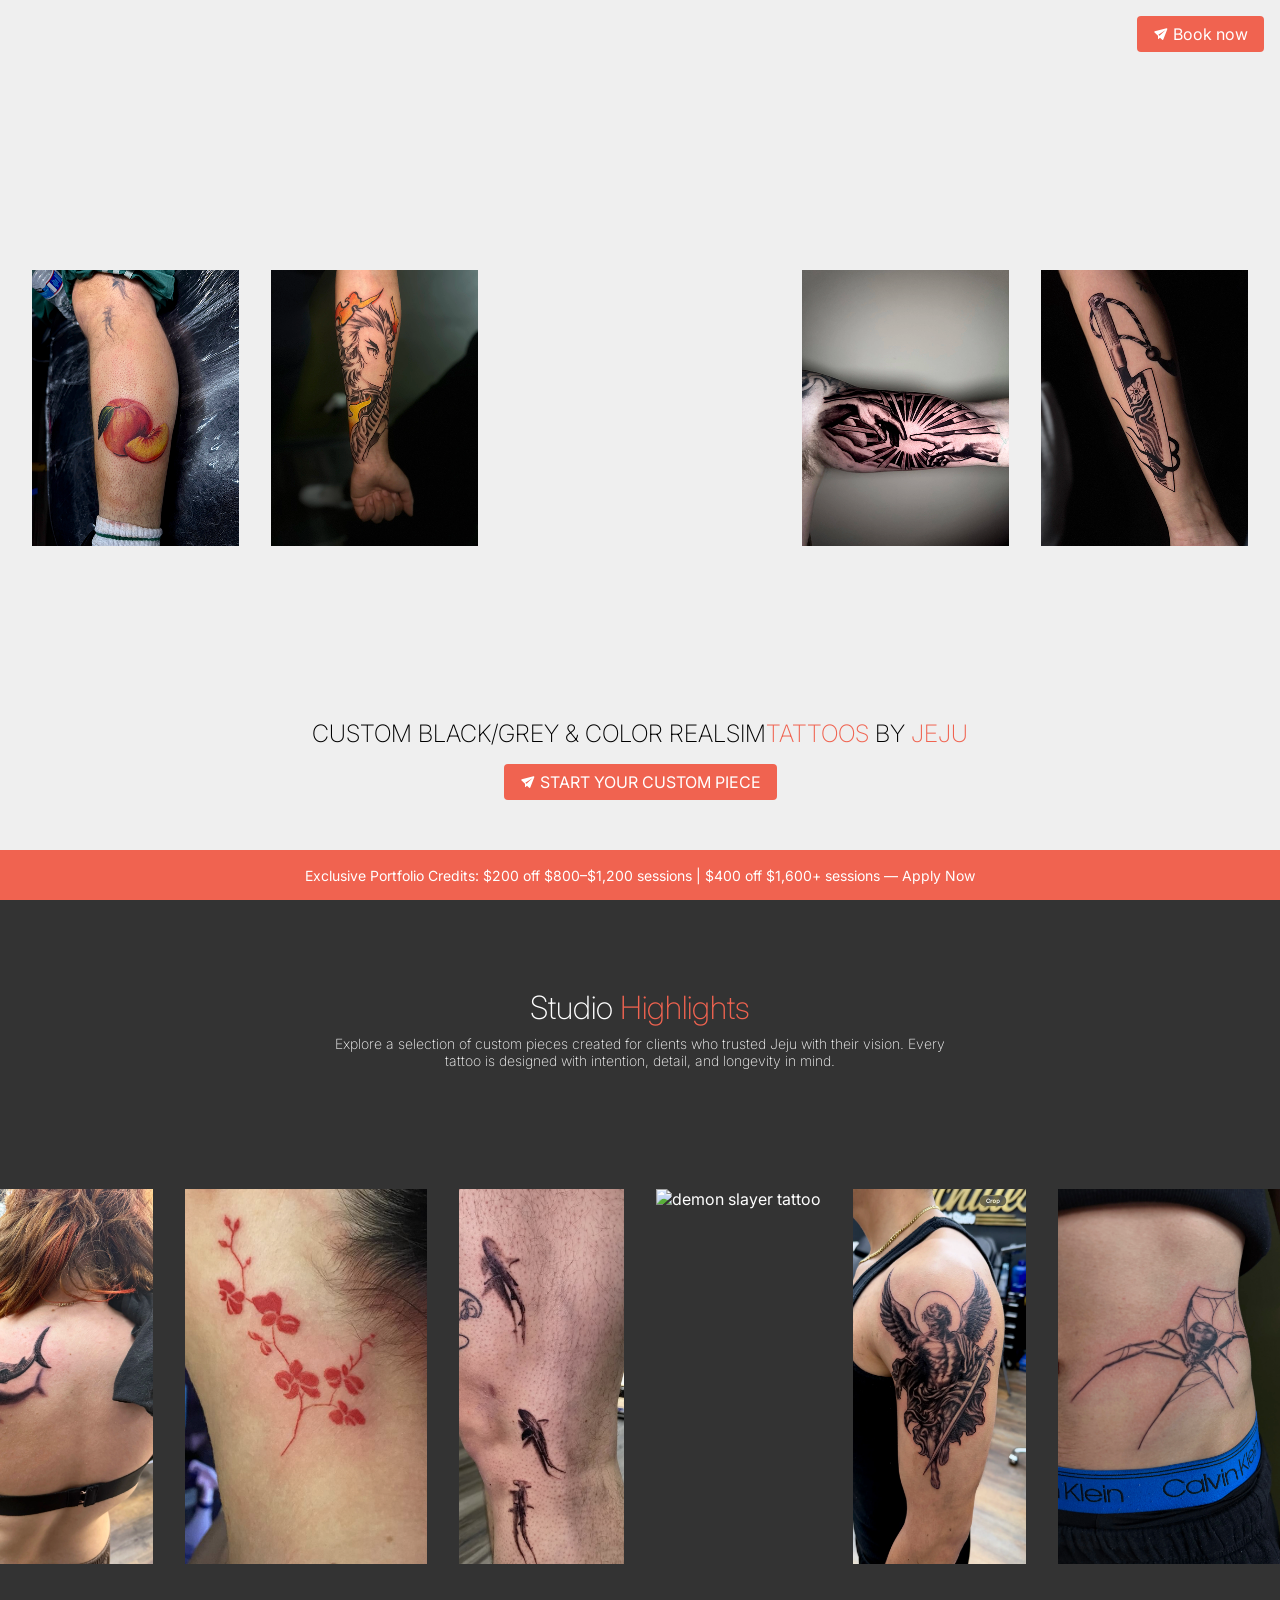
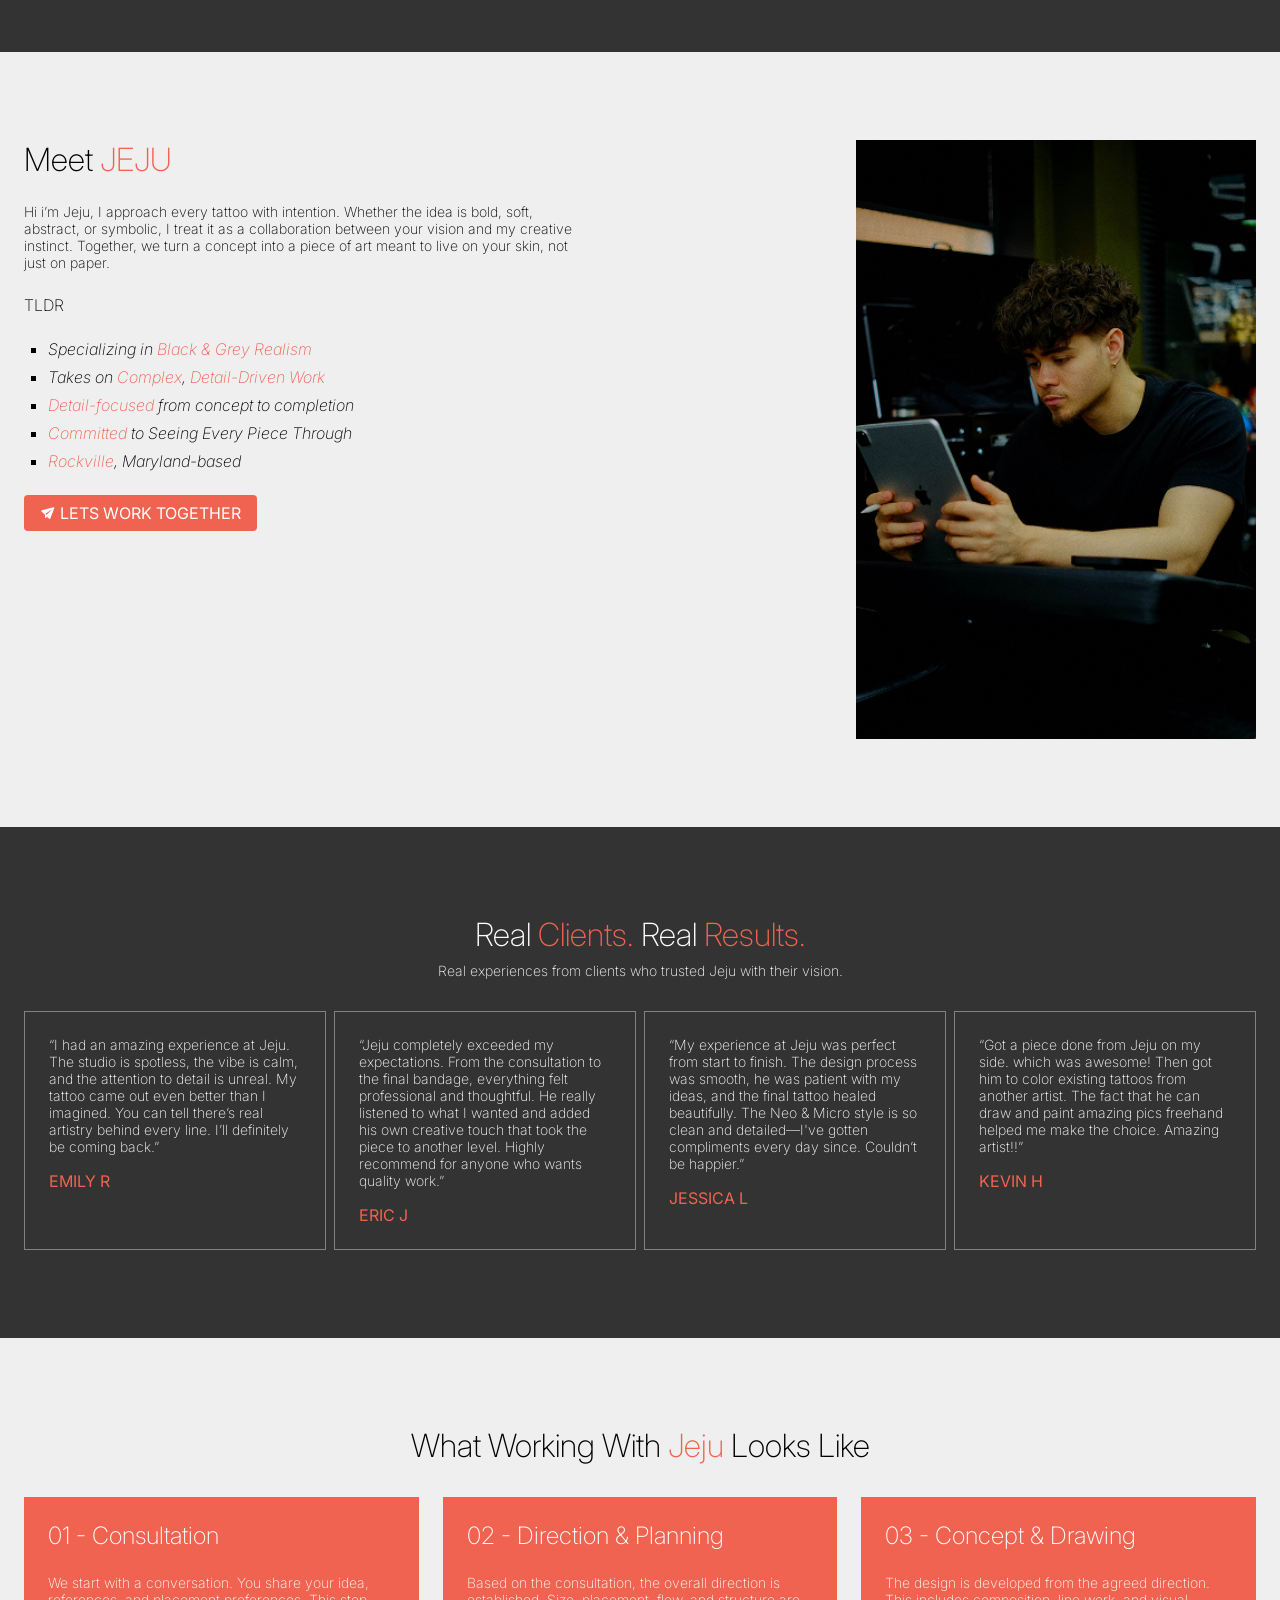
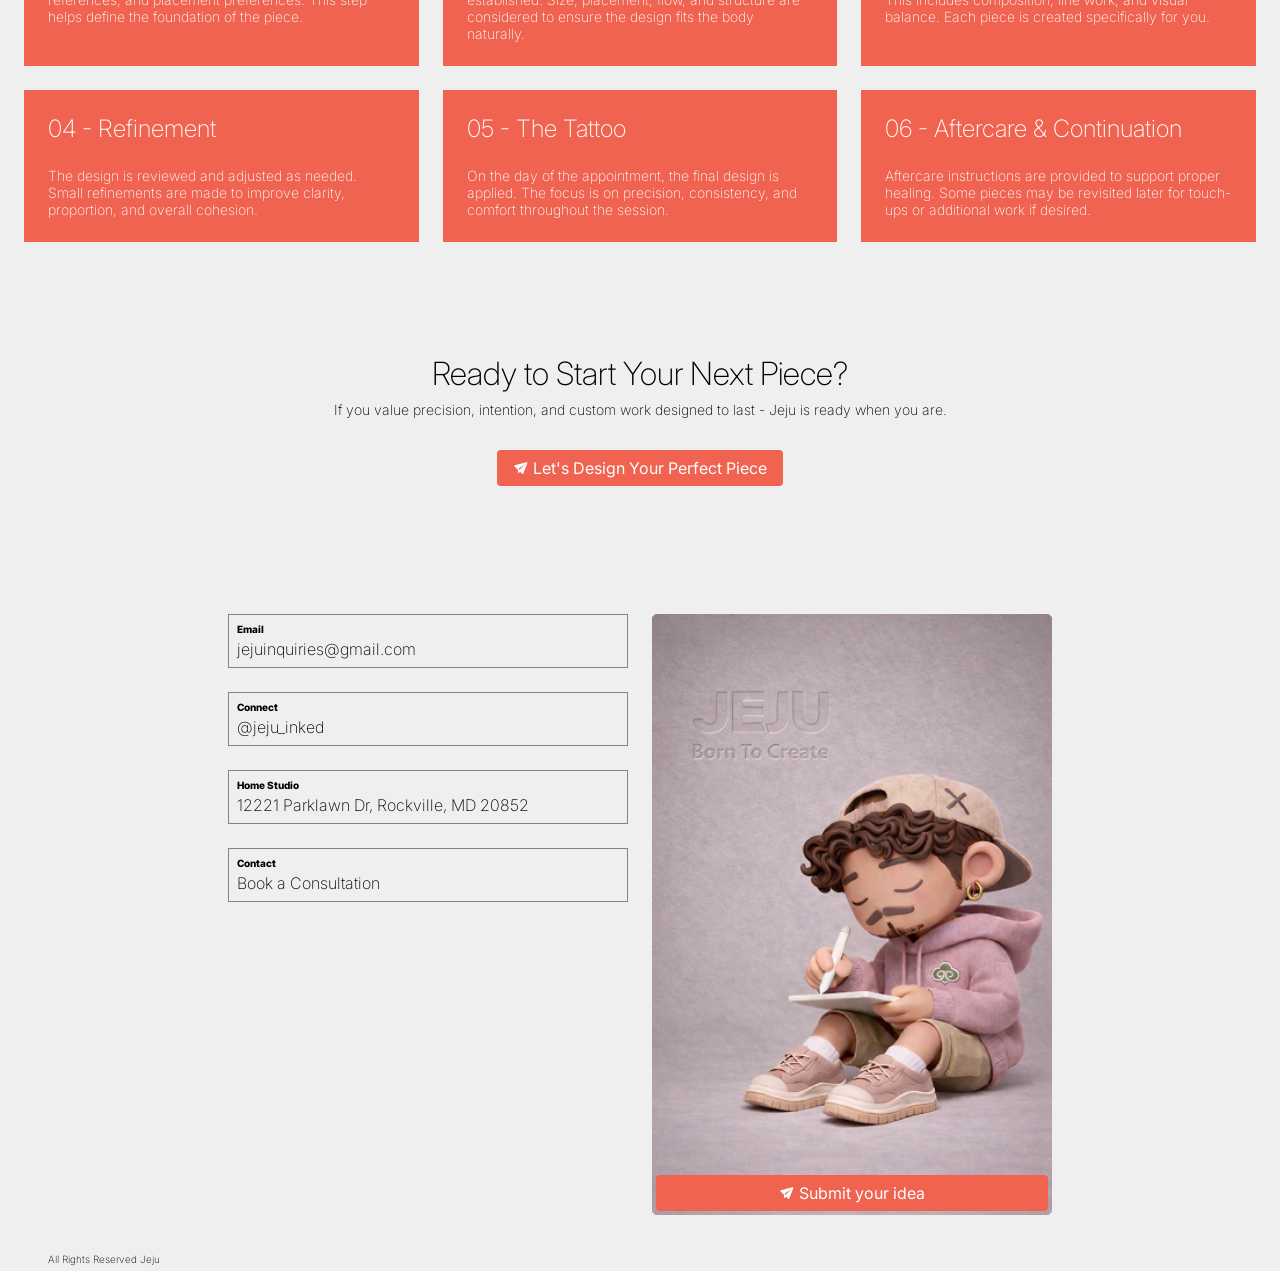
==== commit 8790ca06: "changed tattoo style" ====
--- a/general-booking.html
+++ b/general-booking.html
@@ -9,35 +9,7 @@
   <!-- Meta Pixel Code --> 
    <script> !function(f,b,e,v,n,t,s) {if(f.fbq)return;n=f.fbq=function(){n.callMethod? n.callMethod.apply(n,arguments):n.queue.push(arguments)}; if(!f._fbq)f._fbq=n;n.push=n;n.loaded=!0;n.version='2.0'; n.queue=[];t=b.createElement(e);t.async=!0; t.src=v;s=b.getElementsByTagName(e)[0]; s.parentNode.insertBefore(t,s)}(window, document,'script', 'https://connect.facebook.net/en_US/fbevents.js'); fbq('init', '817941607313634'); fbq('track', 'PageView'); </script> <noscript><img height="1" width="1" style="display:none" src="https://www.facebook.com/tr?id=817941607313634&ev=PageView&noscript=1" /></noscript> 
   <!-- End Meta Pixel Code -->
-
-  <!-- FORM CODE -->
-   <script type="text/javascript">
-    (function (d, o) {
-        var s = d.createElement("script"), g = "getElementsByTagName";
-        s.type = "text/javascript"; s.async = true;
-        s.src = "//formdesigner.pro/js/universal/init.js?v=1.0.0";
-        s.onload = function () {
-            if (document.readyState !== 'loading') {
-                FD.init(o);
-            } else document.addEventListener("DOMContentLoaded", function () {
-                FD.init(o);
-            });
-        };
-        var h=d[g]("head")[0] || d[g]("body")[0];
-        h.appendChild(s);
-    })(document, {
-    "host": "formdesigner.pro",
-    "forms": {
-        "243096": {
-            "popup": {
-                "overlay": "rgba(25,25,25,0.9)",
-                "width": "800px",
-                "height": "auto"
-            }
-        }
-    }
-});
-</script>
+  
 </head>
 <body>
   <a href="#popup:formdesigner-243096" class="promotion">
@@ -64,7 +36,7 @@
         <img src="assets/pics-2.png" alt="" class="back-pics set-2">
           
         <div class="text-button-container">
-          <h1 class="hero-title">CUSTOM FINE-LINE <span class="orange-text">TATTOOING</span> BY <span class="orange-text">JEJU</span>
+          <h1 class="hero-title">CUSTOM BLACK/GREY & COLOR REALSIM<span class="orange-text">TATTOOS</span> BY <span class="orange-text">JEJU</span>
           </h1>
 
           <a href="#popup:formdesigner-243096" class="book-now-btn">
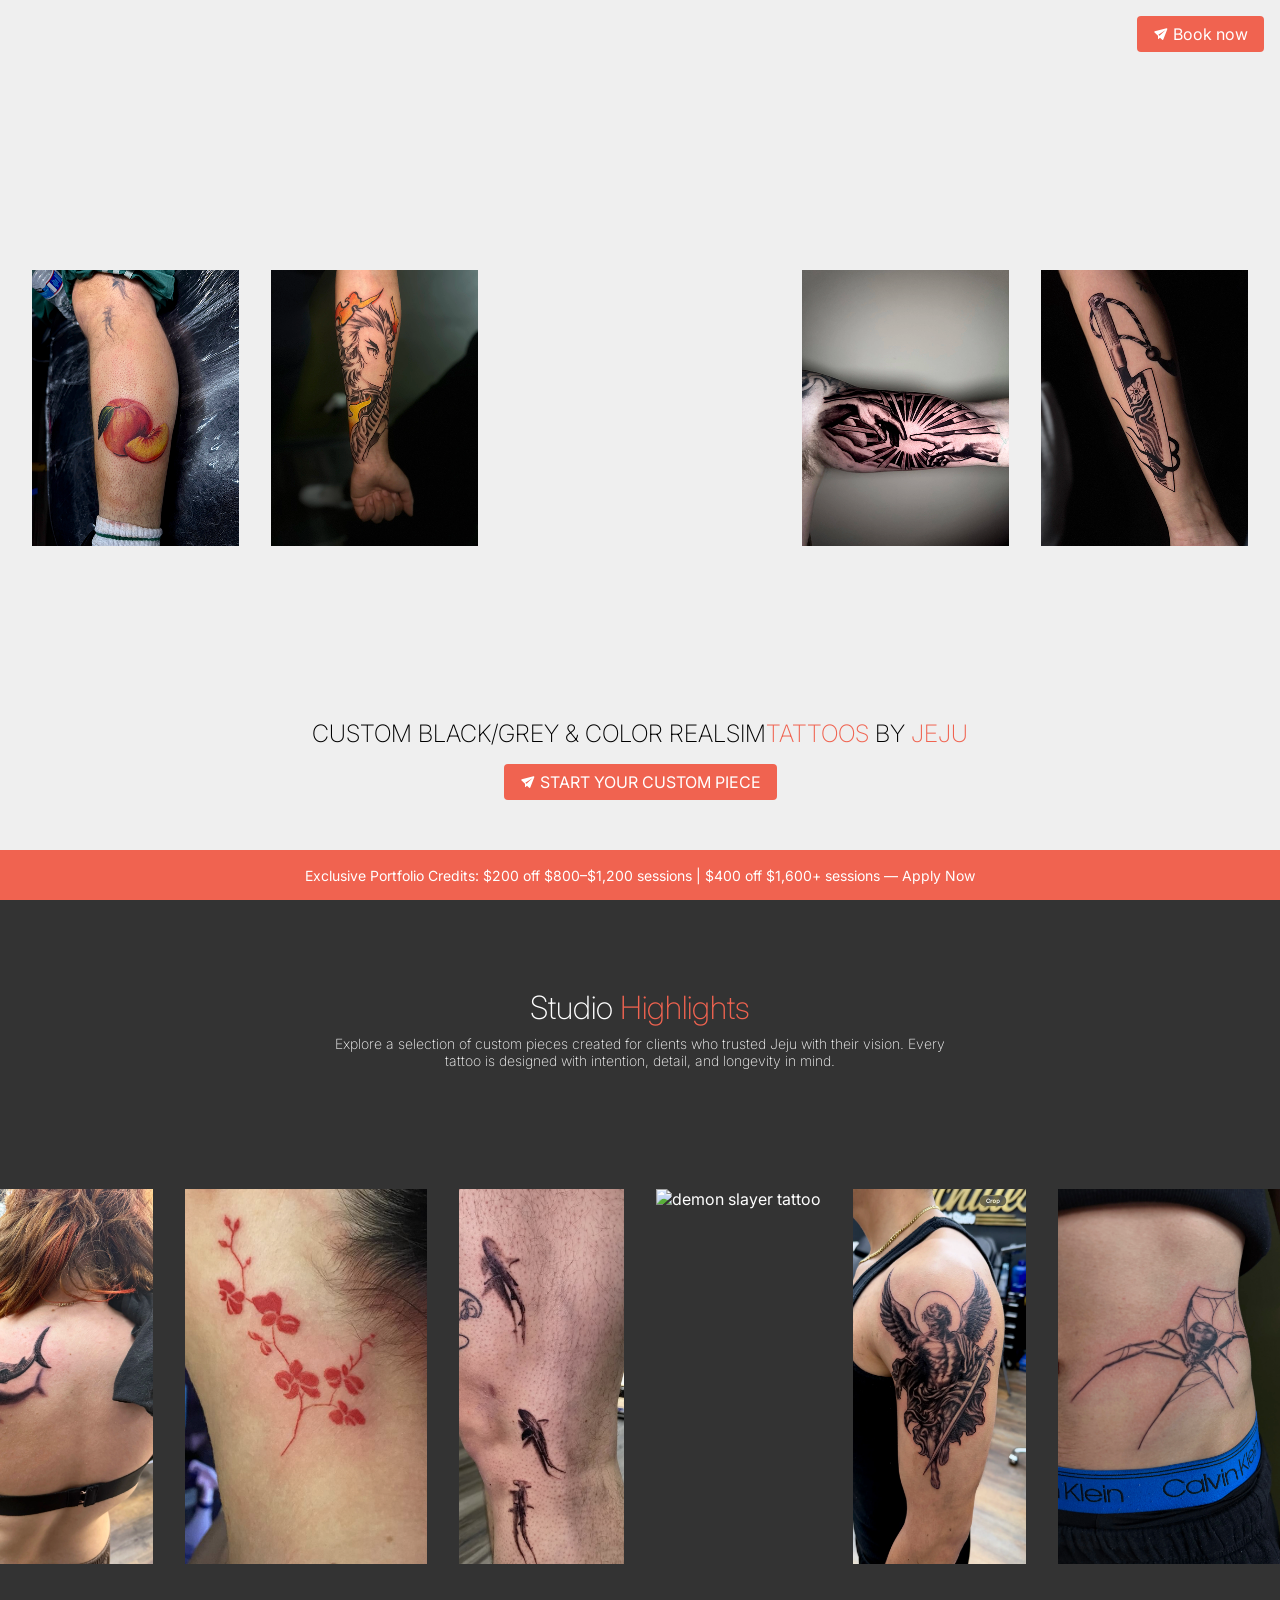
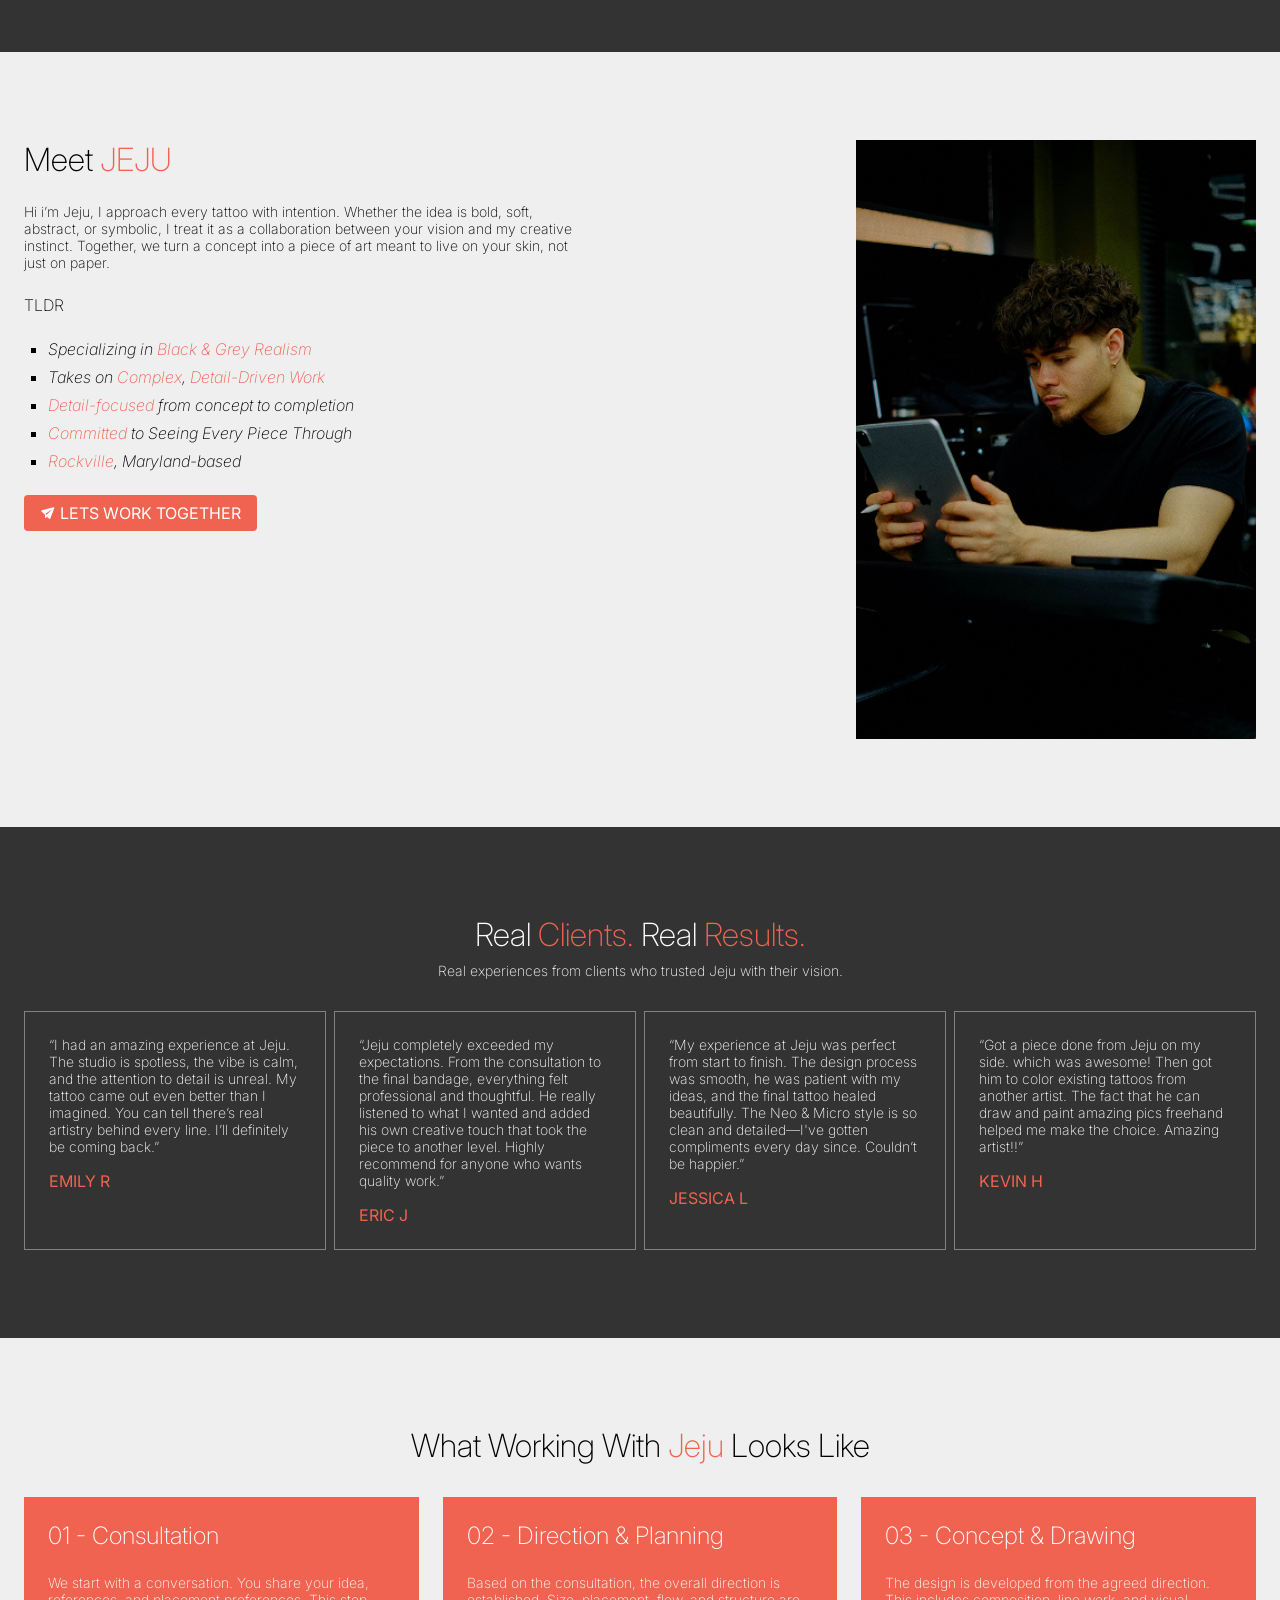
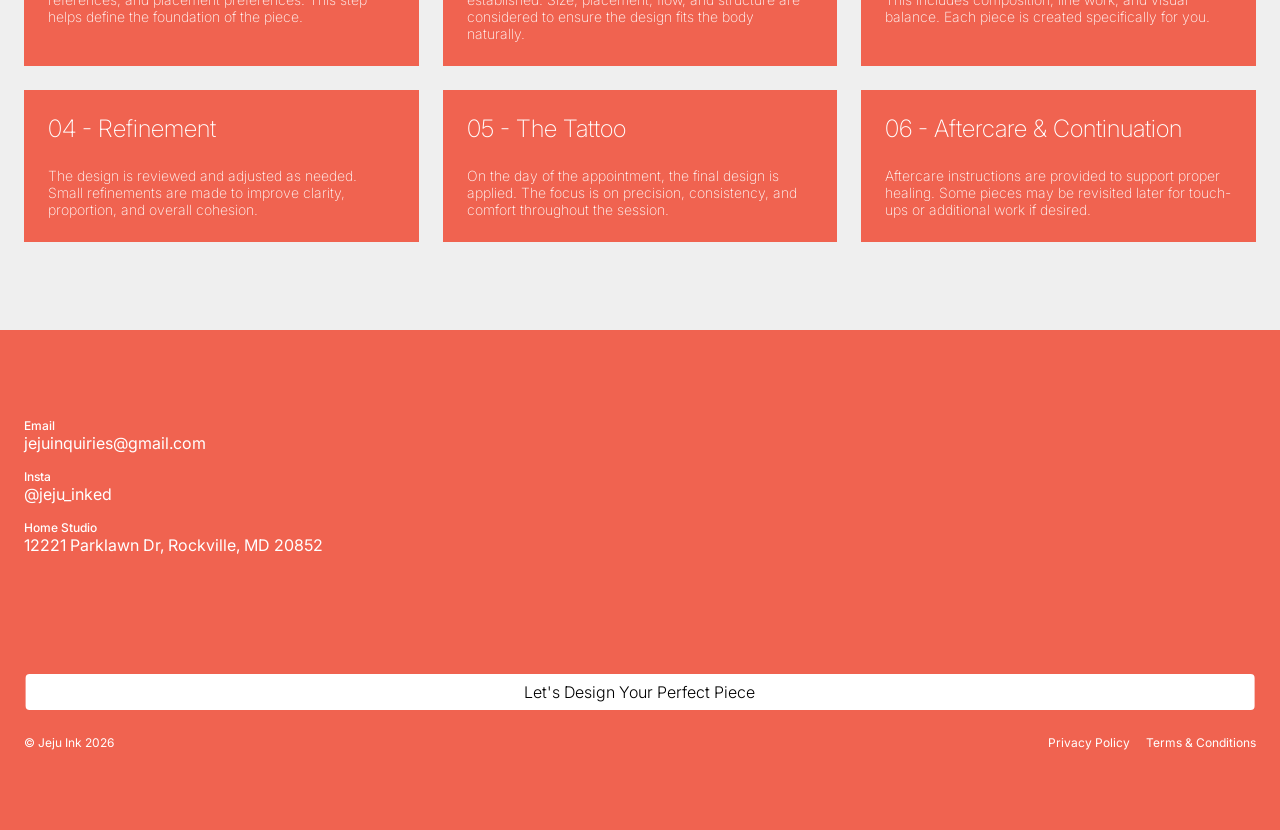
==== commit 4fc3c5dc: "added legal pages and updated style pages" ====
--- a/general-booking.html
+++ b/general-booking.html
@@ -273,65 +273,49 @@
     </div>
   </section>
 
-  <footer>
-    <div class="footer-container">
-      <div class="row">
-  
-        <div class="heading-container">
-          <h2 class="heading">Ready to Start Your Next Piece?</h2>
-          <h3 class="sub-heading">If you value precision, intention, and custom work designed to last - Jeju is ready when you are.</h3>
-
-          <a href="#popup:formdesigner-243096" class="book-now-btn">
-            <img src="assets/plane-send.svg" alt="">
-            Let's Design Your Perfect Piece
-          </a>
-        </div>
-
-        <div class="contact-container">
-          <ul class="contact-list">
-            <li class="contact-list-link">
-              <a href="mailto:jejuinquiries@gmail.com" class="contact-link">
-                <p class="contact-name">Email</p>
-                <p class="contact-info">jejuinquiries@gmail.com</p>
-              </a>
-            </li>
-
-            <li class="contact-list-link">
-              <a href="https://www.instagram.com/jeju_inked/" class="contact-link">
-                <p class="contact-name">Connect</p>
-                <p class="contact-info">@jeju_inked</p>
-              </a>
-            </li>
-            <li class="contact-list-link">
-              <a href="https://www.google.com/maps/place/Achilles+Art+Studio/@39.0578853,-77.1123156,17z/data=!3m2!4b1!5s0x89b7cc2cca29da15:0x4e1ac3fbfaafab45!4m6!3m5!1s0x89b7cfb0c18a35d3:0x9d41ee1d11d2646b!8m2!3d39.0578853!4d-77.1097407!16s%2Fg%2F11s84_k_t_?entry=ttu&g_ep=EgoyMDI2MDMwMS4xIKXMDSoASAFQAw%3D%3D" class="contact-link">
-                <p class="contact-name">Home Studio</p>
-                <p class="contact-info">12221 Parklawn Dr, Rockville, MD 20852</p>
-              </a>
-            </li>
-
-             <li class="contact-list-link">
-              <a href="#popup:formdesigner-243096" class="contact-link">
-                <p class="contact-name">Contact</p>
-                <p class="contact-info">Book a Consultation</p>
-              </a>
-            </li>
-          </ul>
-
-          <figure class="threed-jeju-container">
-            <img src="assets/3d-jeju.webp" alt="" class="threed-jeju">
-
-            <a href="#popup:formdesigner-243096" class="book-now-btn footer-btn">
-            <img src="assets/plane-send.svg" alt="">
-            Submit your idea
-          </a>
-          </figure>
-
-          <p class="copyright">All Rights Reserved Jeju</p>
-        </div>
-
-      </div>
-    </div>
-  </footer>
+  <footer id="connect">
+        <div class="container">
+          <div class="row">
+            <ul class="social-links">
+              <li class="social-list">
+                <span class="item-name">Email</span>
+                <a href="mailto:jejuinquiries@gmail.com"
+                  >jejuinquiries@gmail.com</a
+                >
+              </li>
+
+              <li class="social-list">
+                <span class="item-name">Insta</span>
+                <a href="https://www.instagram.com/jeju_inked/" target="_blank"
+                  >@jeju_inked</a
+                >
+              </li>
+
+              <li class="social-list">
+                <span class="item-name">Home Studio</span>
+                <a
+                  href="https://www.google.com/maps/place/Achilles+Art+Studio/@39.0578853,-77.1123156,17z/data=!3m2!4b1!5s0x89b7cc2cca29da15:0x4e1ac3fbfaafab45!4m6!3m5!1s0x89b7cfb0c18a35d3:0x9d41ee1d11d2646b!8m2!3d39.0578853!4d-77.1097407!16s%2Fg%2F11s84_k_t_?entry=ttu&g_ep=EgoyMDI2MDMwMS4xIKXMDSoASAFQAw%3D%3D"
+                  target="_blank"
+                  >12221 Parklawn Dr, Rockville, MD 20852</a
+                >
+              </li>
+            </ul>
+          </div>
+        </div>
+
+        <a href="/contact.html" class="footer-CTA" target="_blank"
+          >Let's Design Your Perfect Piece</a
+        >
+
+        <div class="legal-pages-container">
+          <p>&copy; Jeju Ink 2026</p>
+
+          <div class="legal-wrapper">
+            <a href="privacy-policy.html">Privacy Policy</a>
+            <a href="terms-and-conditions.html">Terms & Conditions</a>
+          </div>
+        </div>
+      </footer>
 
 </body>
 </html>
--- a/booking-style.css
+++ b/booking-style.css
@@ -1,4 +1,4 @@
-@import url('https://fonts.googleapis.com/css2?family=Inter:ital,opsz,wght@0,14..32,100..900;1,14..32,100..900&display=swap');
+@import url("https://fonts.googleapis.com/css2?family=Inter:ital,opsz,wght@0,14..32,100..900;1,14..32,100..900&display=swap");
 
 * {
   padding: 0;
@@ -9,8 +9,8 @@
 }
 
 :root {
-  --backgroundColor: #EFEFEF;
-  --accentColor: #F06350;
+  --backgroundColor: #efefef;
+  --accentColor: #f06350;
 }
 
 body {
@@ -150,7 +150,6 @@
   bottom: 24px;
 }
 
-
 /* GALLERY */
 .gallery-row {
   display: flex;
@@ -163,7 +162,6 @@
   overflow: hidden;
   color: #fff;
 }
-
 
 /* gallery track */
 .gallery-track {
@@ -247,7 +245,6 @@
   display: block;
 }
 
-
 /* REVIEWS */
 #reviews {
   background-color: #333333;
@@ -267,7 +264,7 @@
 }
 
 .quote-box {
-  border: .5px solid #828282;
+  border: 0.5px solid #828282;
   padding: 24px;
 }
 
@@ -277,7 +274,6 @@
   margin-bottom: 16px;
   color: #fff;
 }
-
 
 /* Working with JEJU */
 .step-by-step-container {
@@ -303,86 +299,6 @@
 
 .step-info {
   font-size: 14px;
-}
-
-
-/* footer */
-#footer {
-  position: relative;
-}
-
-.heading-container {
-  display: flex;
-  flex-direction: column;
-  align-items: center;
-}
-
-.heading-container h3 {
-  margin-bottom: 32px;
-}
-
-.contact-container {
-  position: relative;
-  margin-top: 8rem;
-  display: flex;
-  justify-content: center;
-  gap: 24px;
-  margin-bottom: 32px;
-}
-
-.contact-list {
-  display: flex;
-  flex-direction: column;
-  gap: 24px;
-  width: 400px;
-}
-
-.contact-list-link {
-  list-style-type: none;
-  border: .5px solid #828282;
-  padding: 8px;
-}
-
-.contact-link {
-  color: #000;
-}
-
-.contact-name {
-  font-size: 10px;
-  font-weight: 800;
-}
-
-.contact-info {
-  font-weight: 200;
-  margin-top: 4px;
-}
-
-.threed-jeju-container {
-  width: 400px;
-  position: relative;
-}
-
-.threed-jeju {
-  width: 100%;
-  display: block;
-}
-
-.copyright {
-  position: absolute;
-  text-align: center;
-  font-size: 10px;
-  font-weight: 200;
-  left: 24px;
-  bottom: -50px;
-}
-
-.footer-btn {
-  position: absolute;
-  bottom: 4px;
-  right: 4px;
-  left: 4px;
-  display: flex;
-  justify-content: center;
 }
 
 .promotion {
@@ -400,7 +316,78 @@
   font-size: 14px;
 }
 
-
+.legal-pages-container {
+  position: absolute;
+  display: flex;
+  justify-content: space-between;
+  bottom: 80px;
+  padding: 0 24px;
+  width: 100%;
+  font-size: 12px;
+  color: #fff;
+}
+
+.legal-wrapper {
+  display: flex;
+  gap: 16px;
+  color: #fff;
+}
+
+.legal-wrapper a {
+  color: #fff;
+}
+
+/* footer section */
+
+footer {
+  background-color: var(--accentColor);
+  height: 500px;
+  position: relative;
+}
+
+.social-links {
+  display: flex;
+  flex-direction: column;
+  gap: 16px;
+}
+
+.social-list {
+  display: flex;
+  flex-direction: column;
+  color: #fff;
+  align-items: baseline;
+}
+
+.social-list a {
+  color: #fff;
+}
+
+.item-name {
+  font-weight: 500;
+  font-size: 12px;
+}
+
+.footer-CTA {
+  position: absolute;
+  bottom: 120px;
+  left: 50%;
+  transform: translateX(-50%);
+  background-color: #fff;
+  text-align: center;
+  padding: 8px 16px;
+  border-radius: 4px;
+  width: 96%;
+  color: #000;
+  font-weight: 300;
+  transition:
+    background-color 0.5s,
+    color 0.5s;
+}
+
+.footer-CTA:hover {
+  background-color: #333333;
+  color: #fff;
+}
 
 /* viewport 1180px */
 @media (max-width: 1180px) {
@@ -428,20 +415,19 @@
     gap: 48px;
   }
 
-    .heading-alt {
+  .heading-alt {
     text-align: center;
   }
 
   .jeju-bio {
     text-align: center;
   }
-
 
   .jeju-info-container {
     align-items: center;
     width: 90%;
   }
-  
+
   .promotion {
     font-size: 12px;
     text-align: center;
@@ -460,7 +446,7 @@
   }
 
   .text-button-container {
-    bottom: 80px
+    bottom: 80px;
   }
 }
 
@@ -477,7 +463,7 @@
   }
 
   .step-by-step-container {
-    grid-template-columns:  repeat(1, 1fr);
+    grid-template-columns: repeat(1, 1fr);
   }
 
   .contact-container {
@@ -502,4 +488,4 @@
   .jeju-img-container {
     width: 100%;
   }
-}+}
